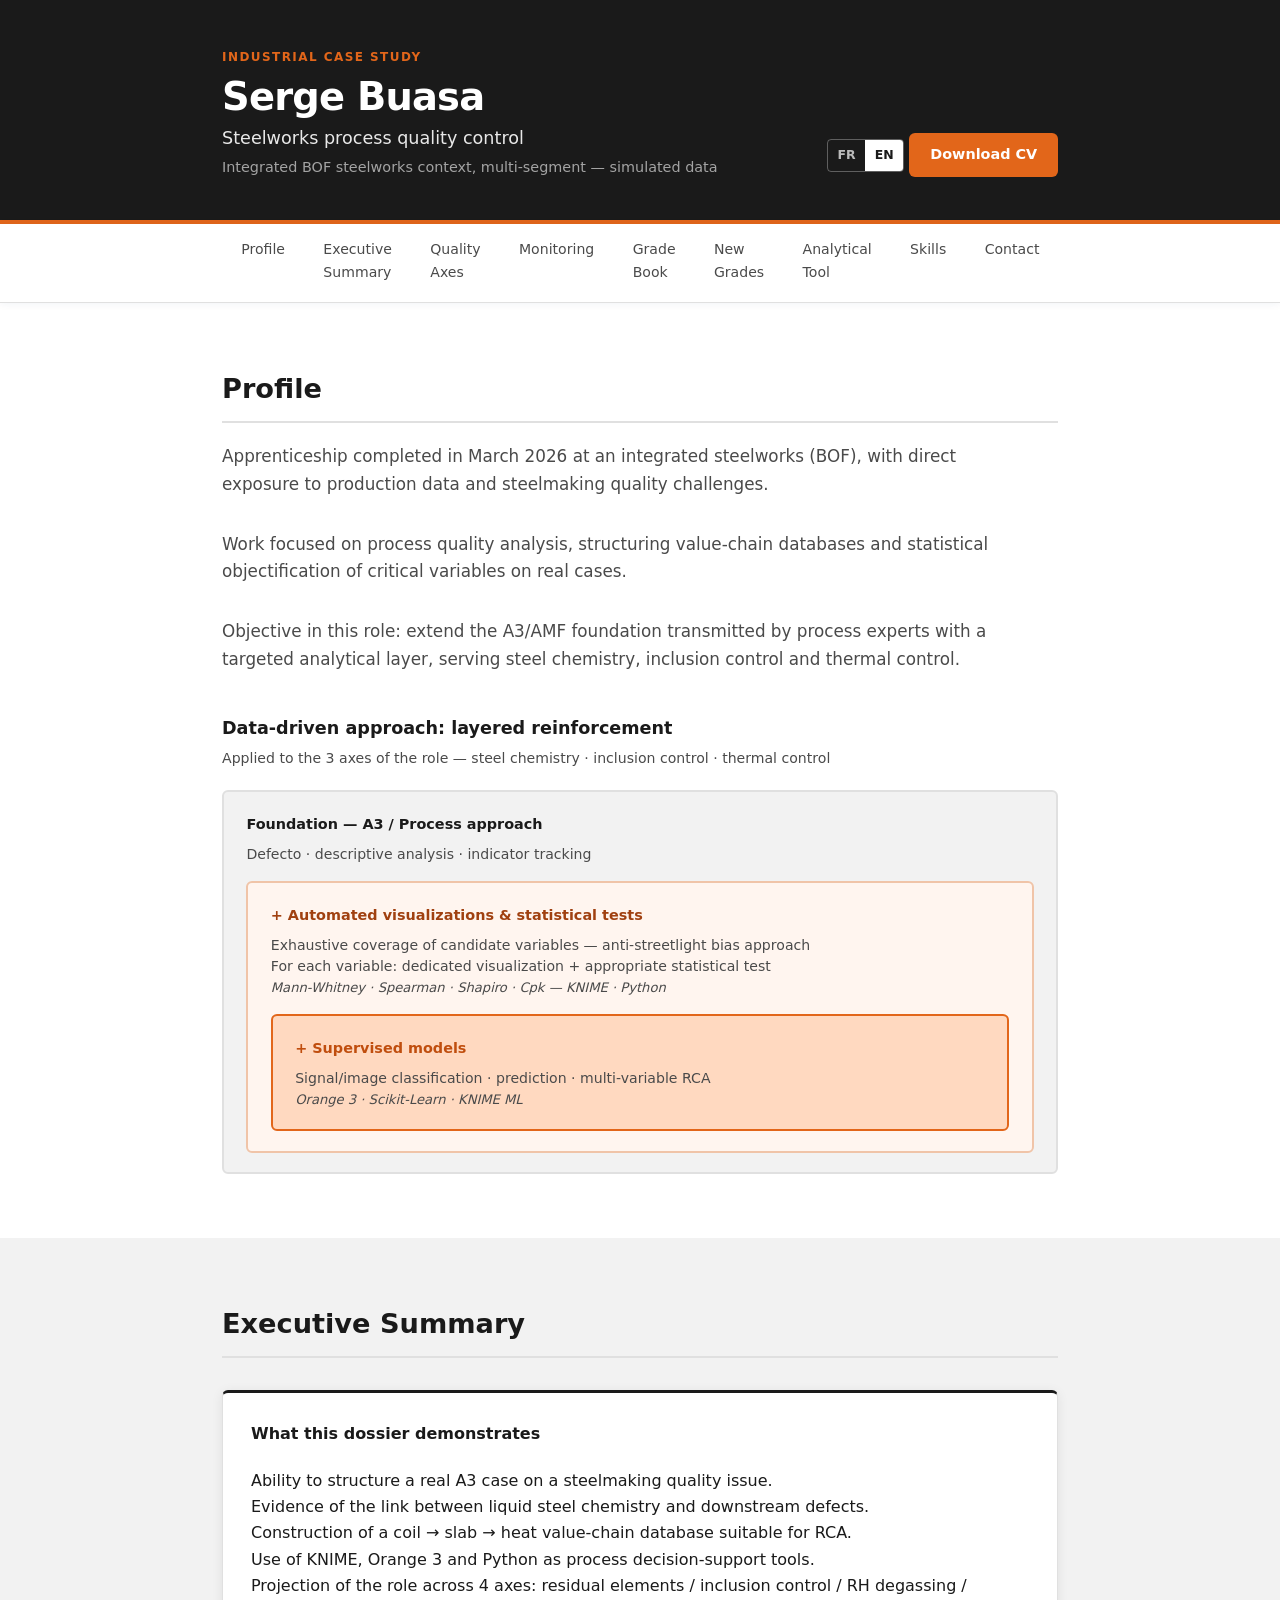
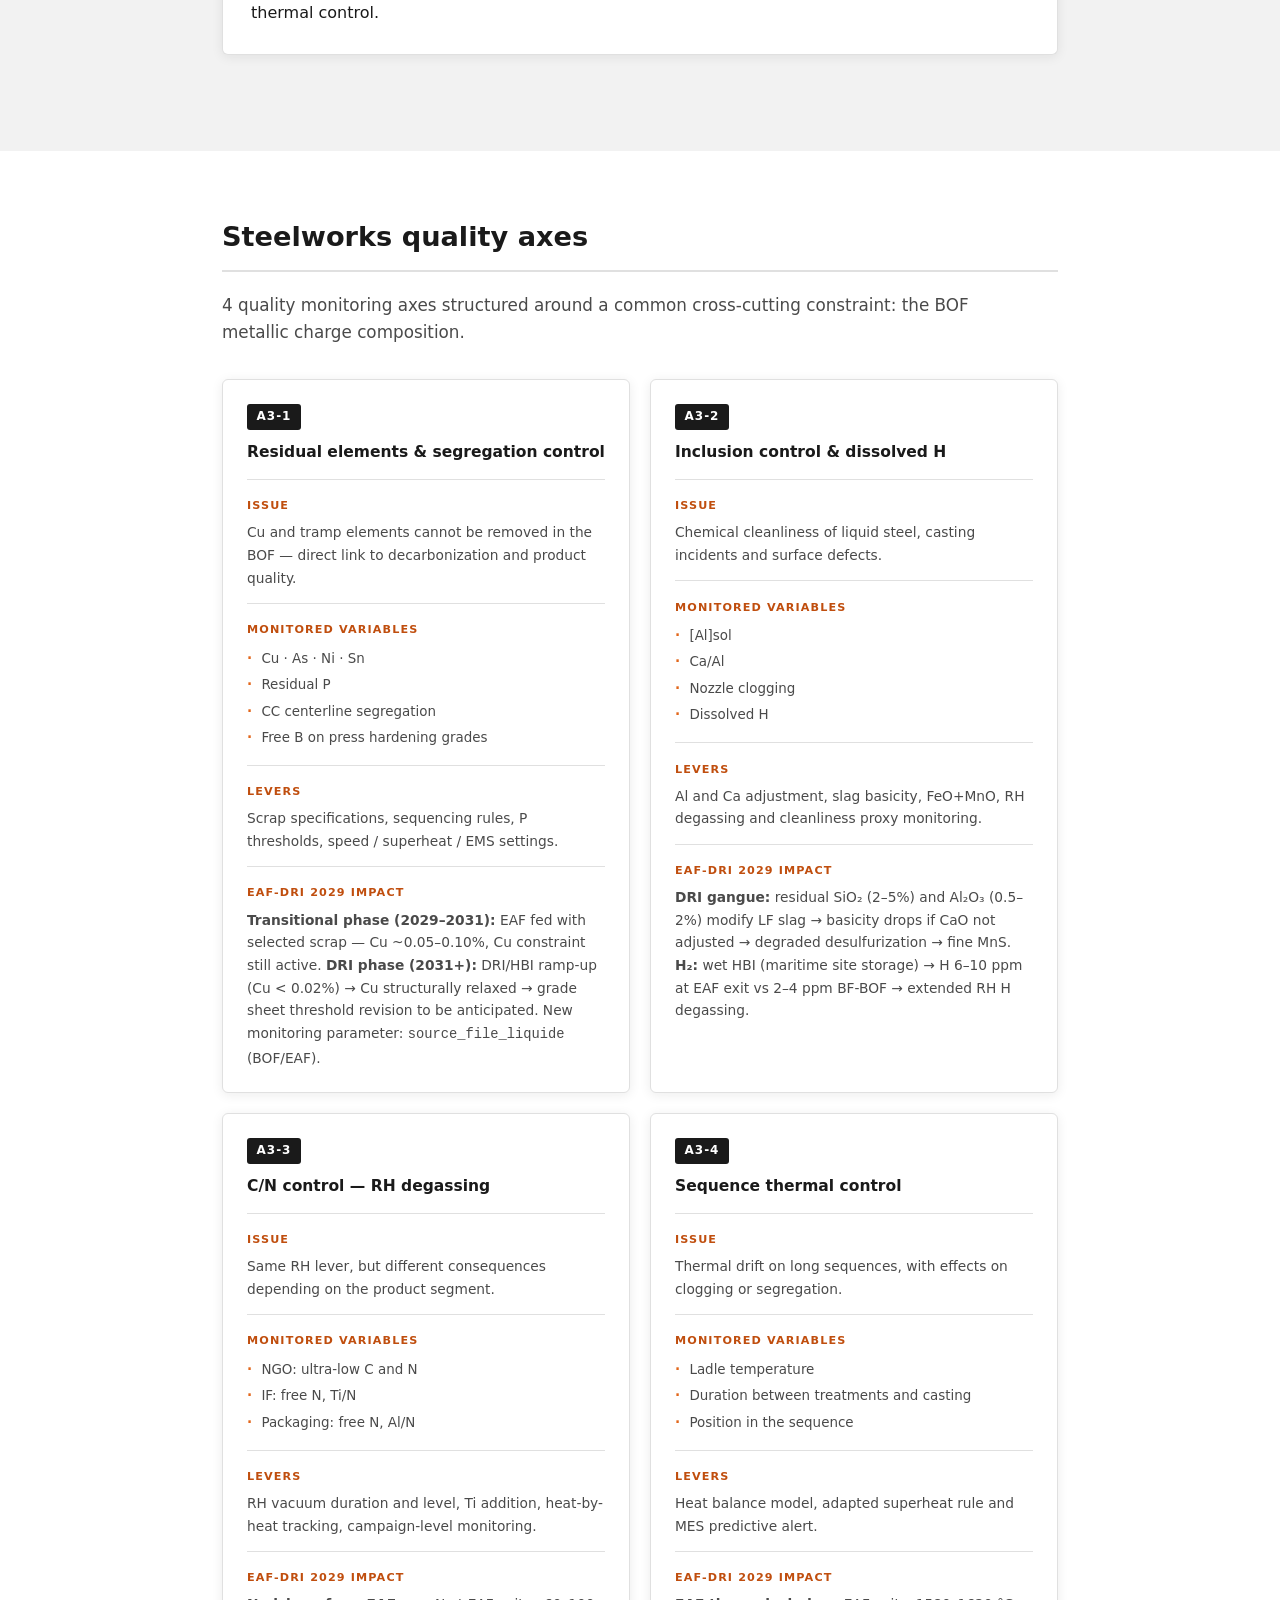
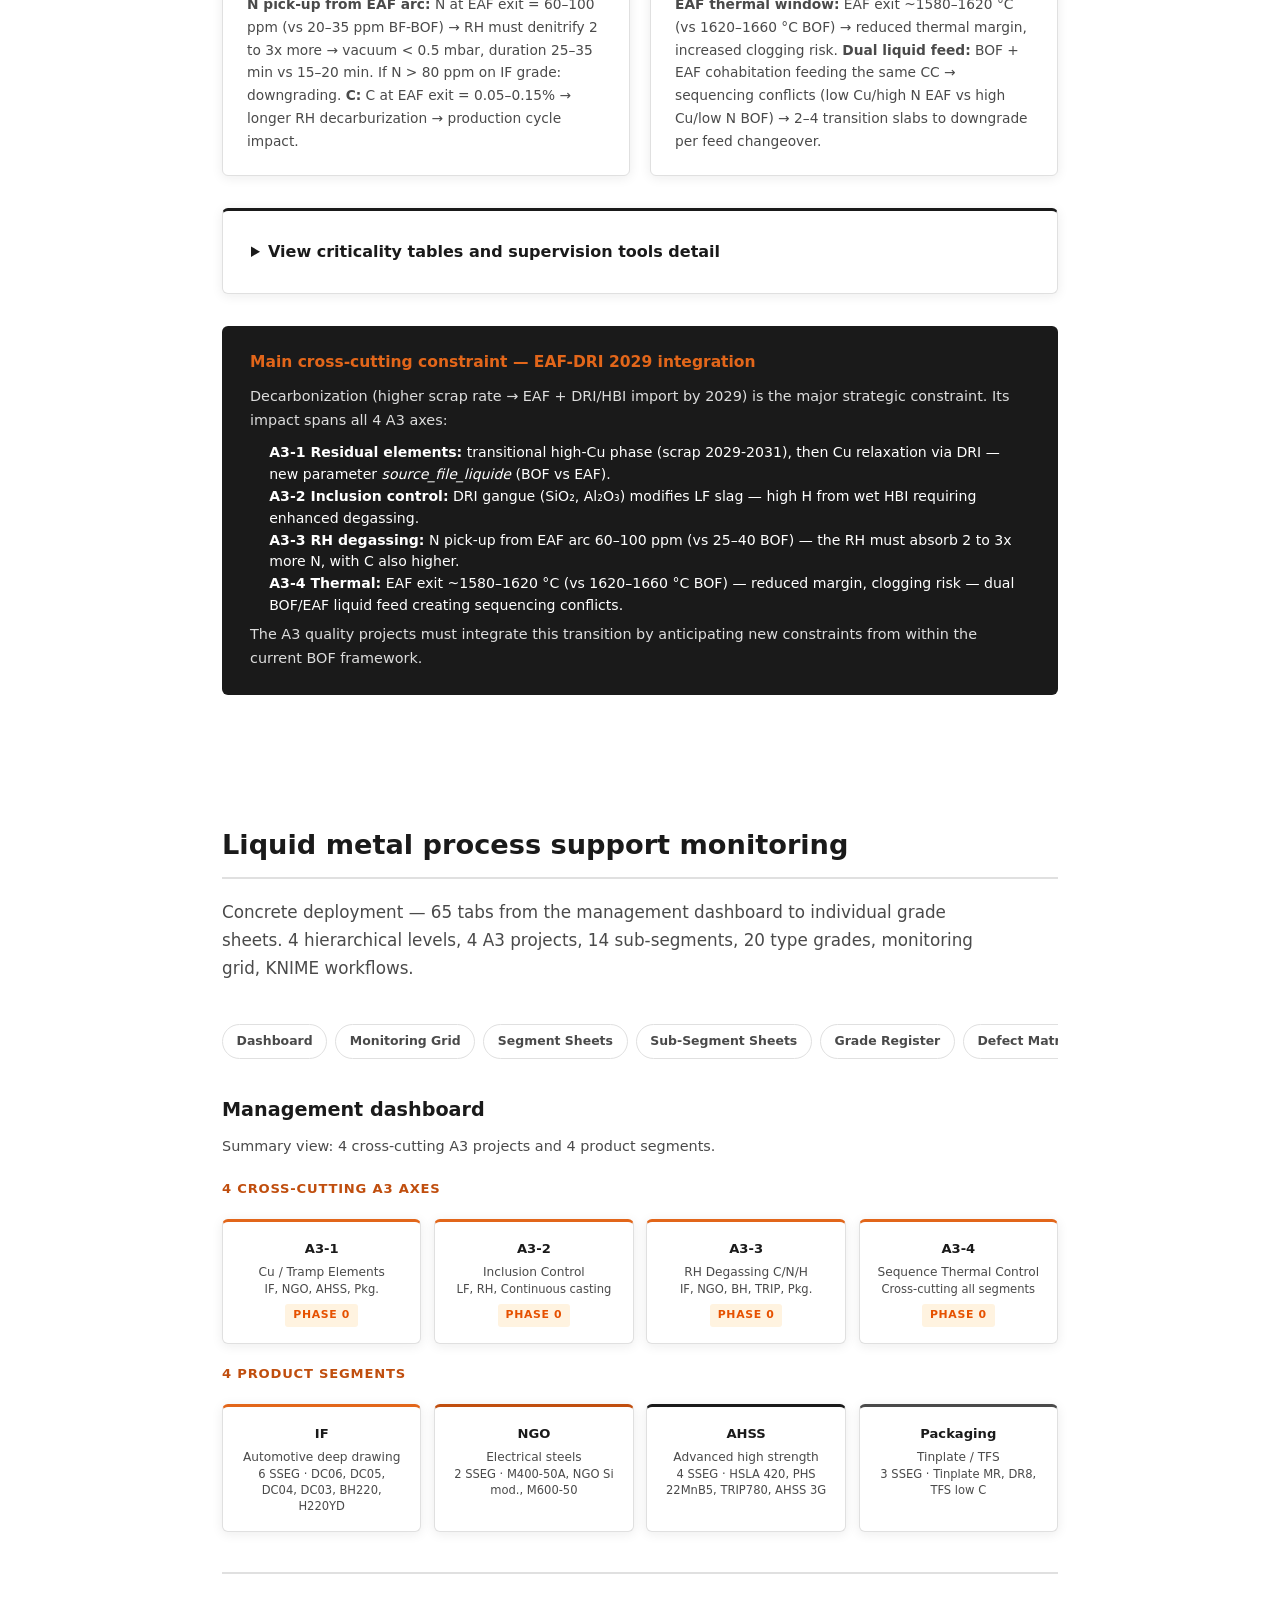
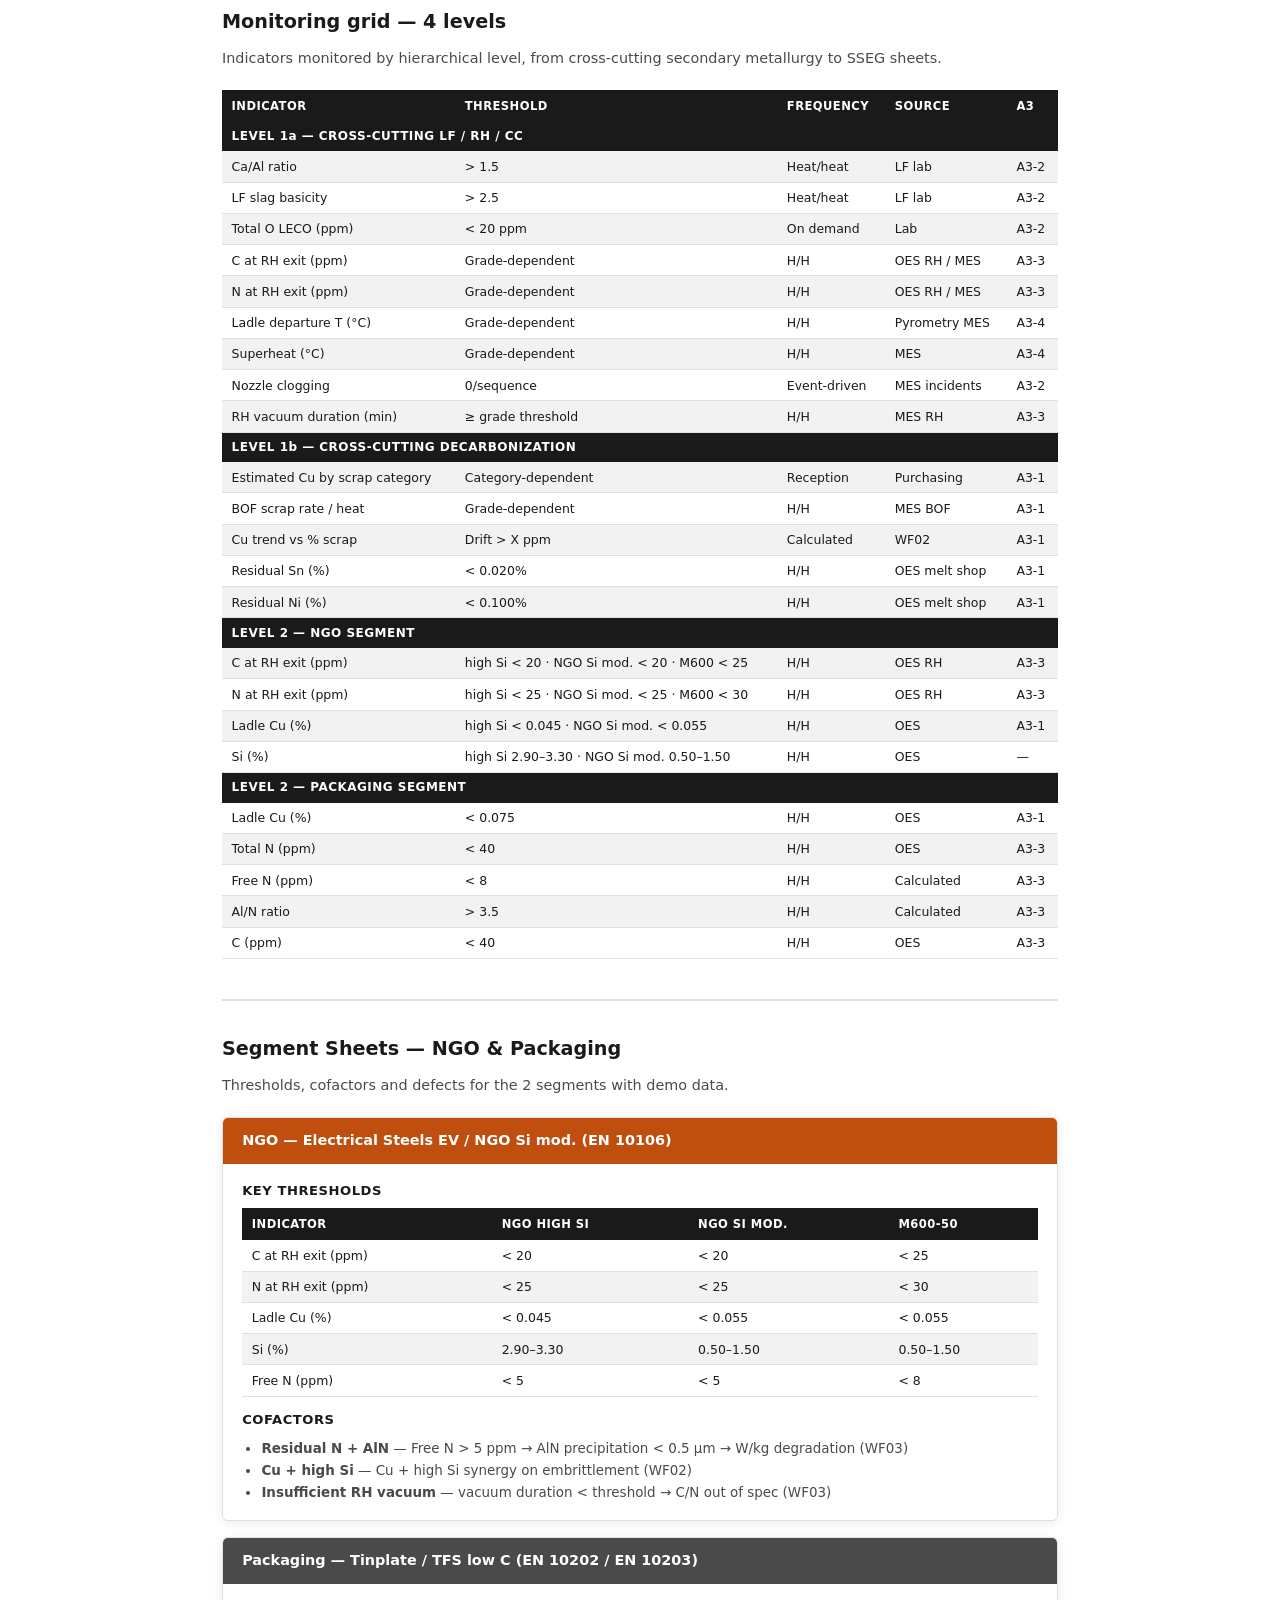
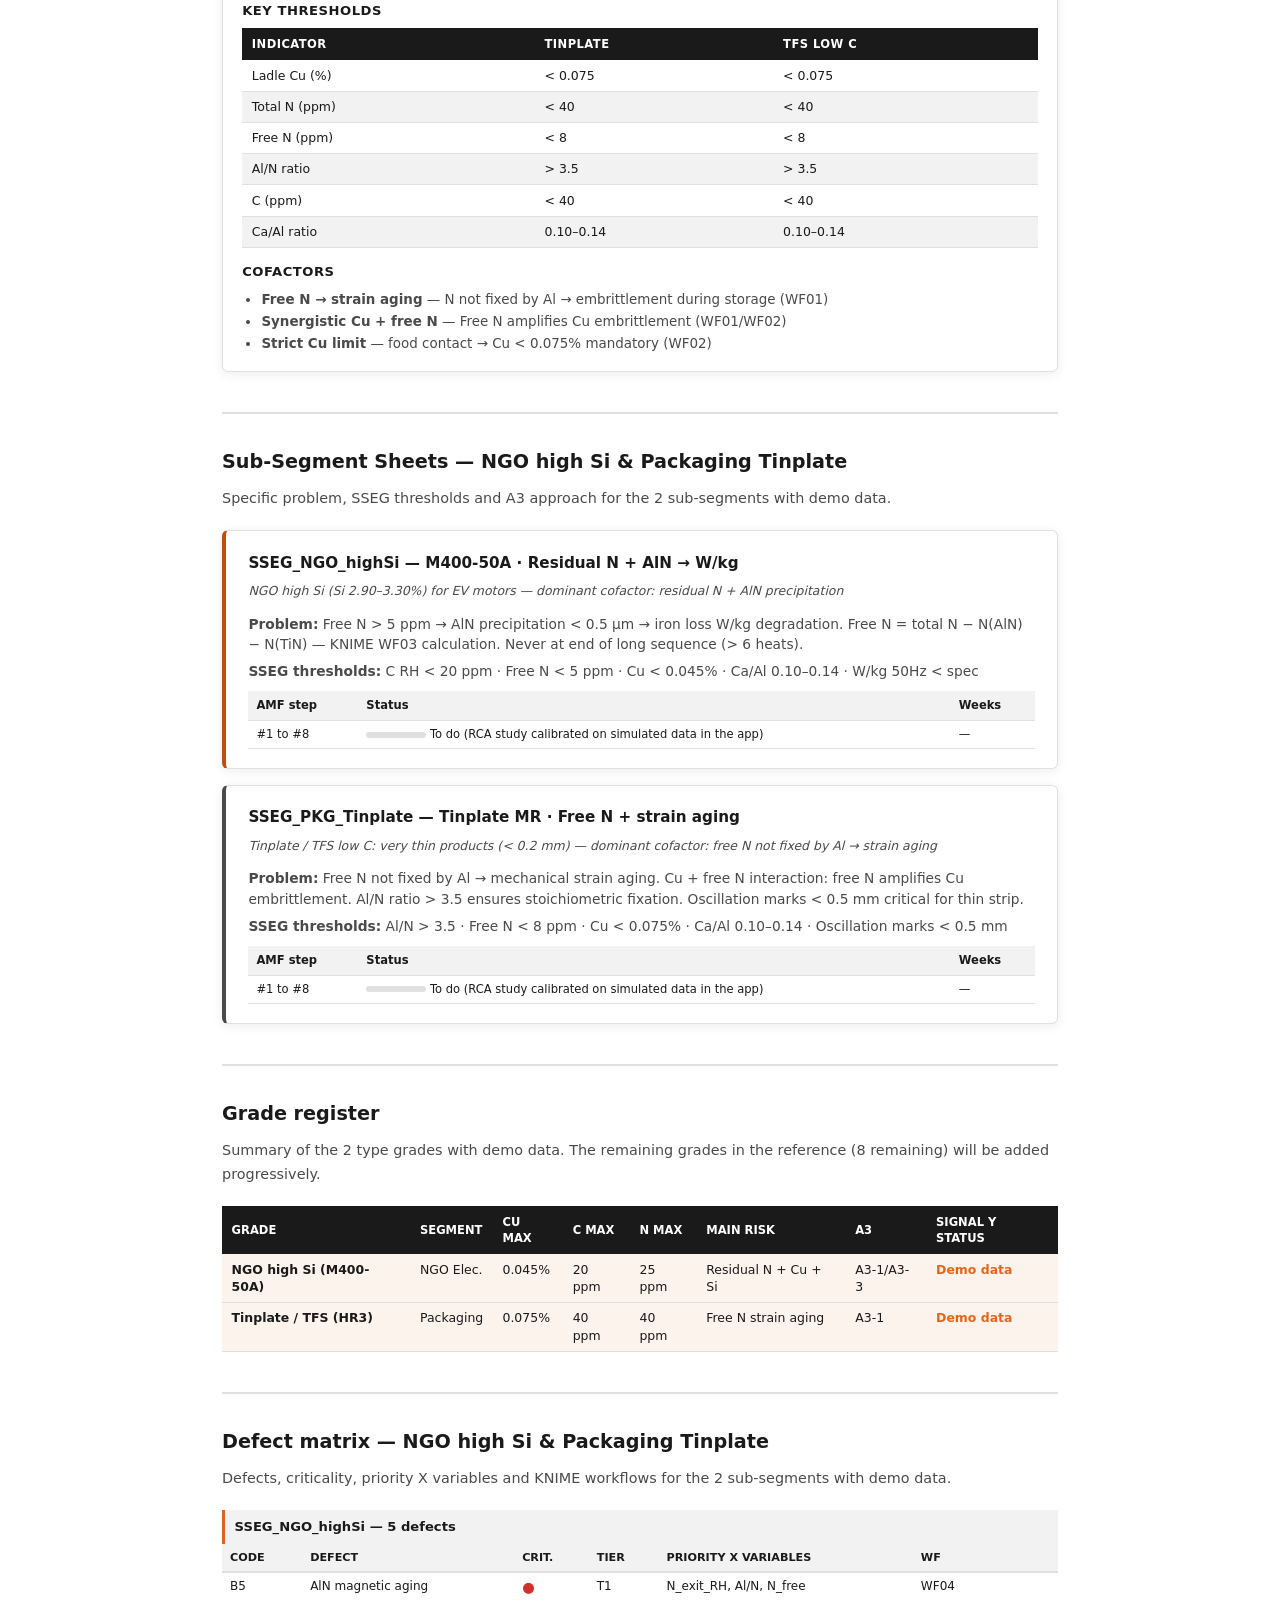
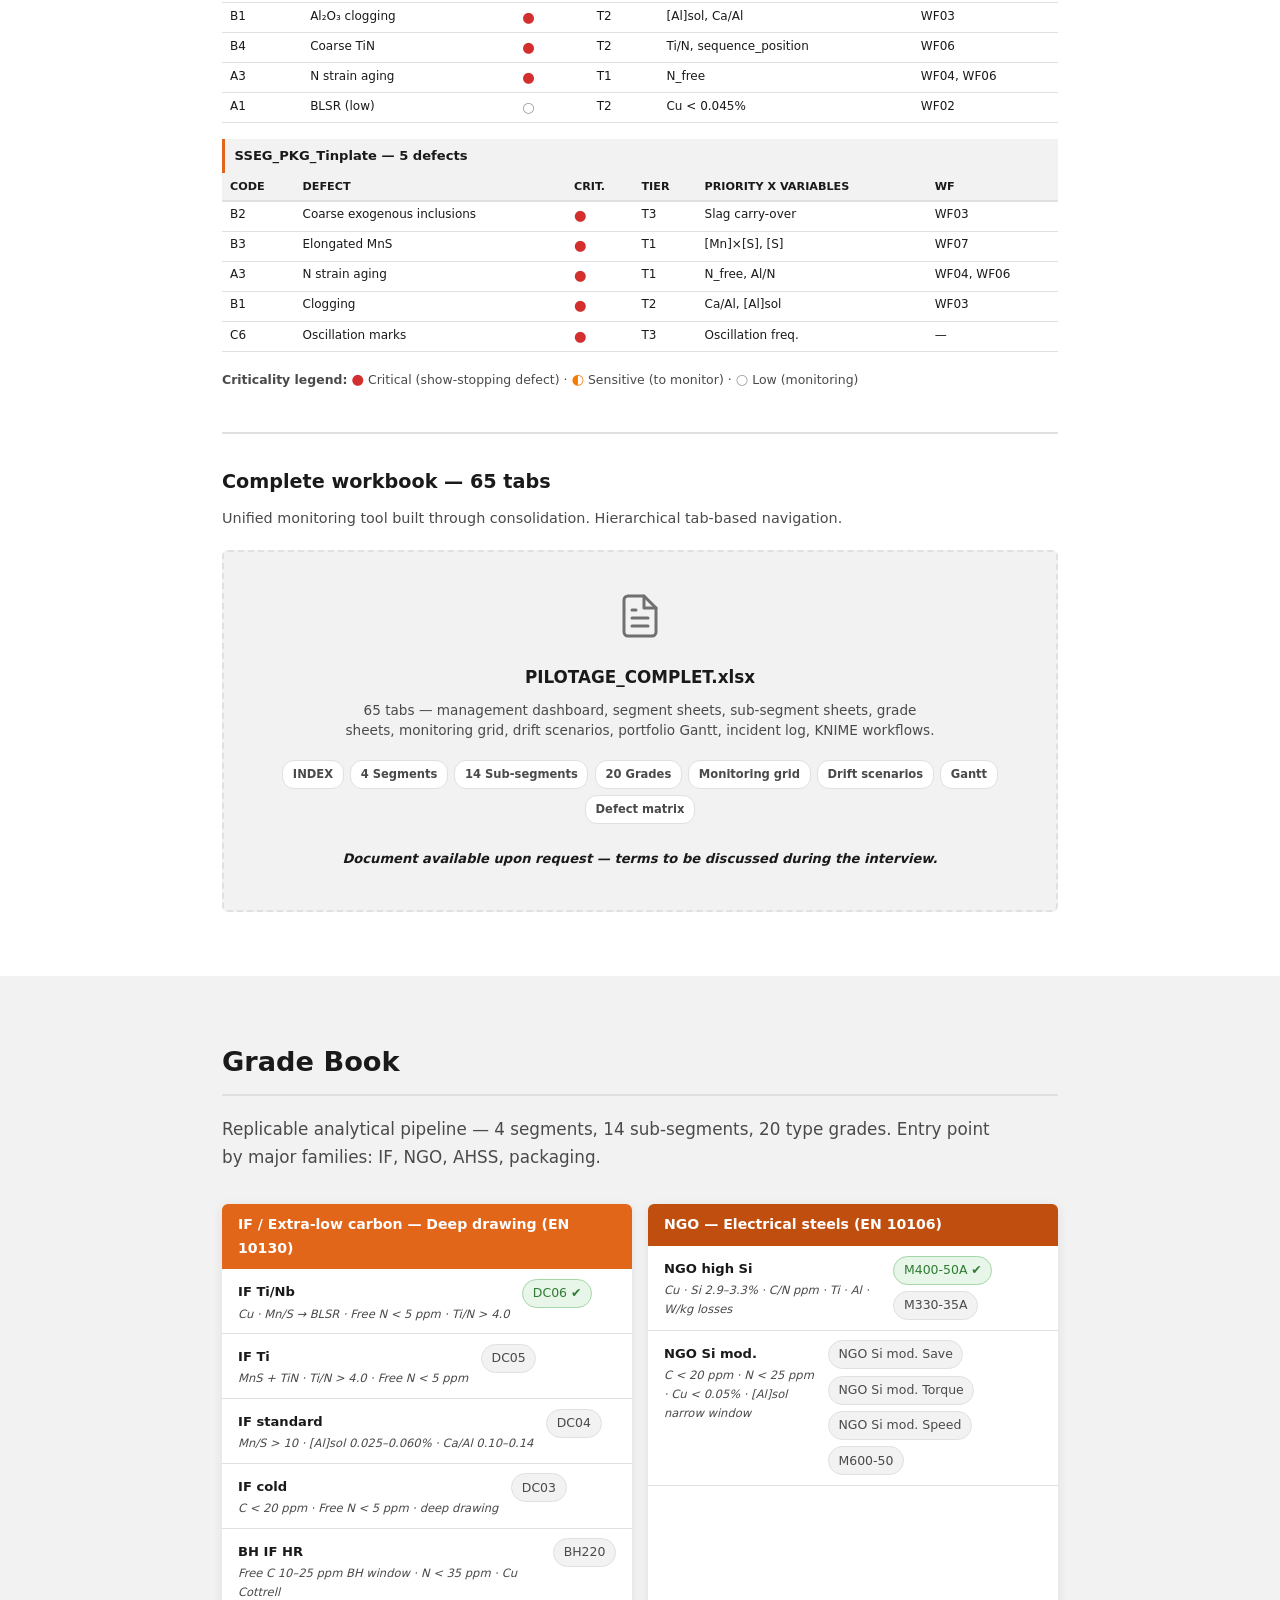
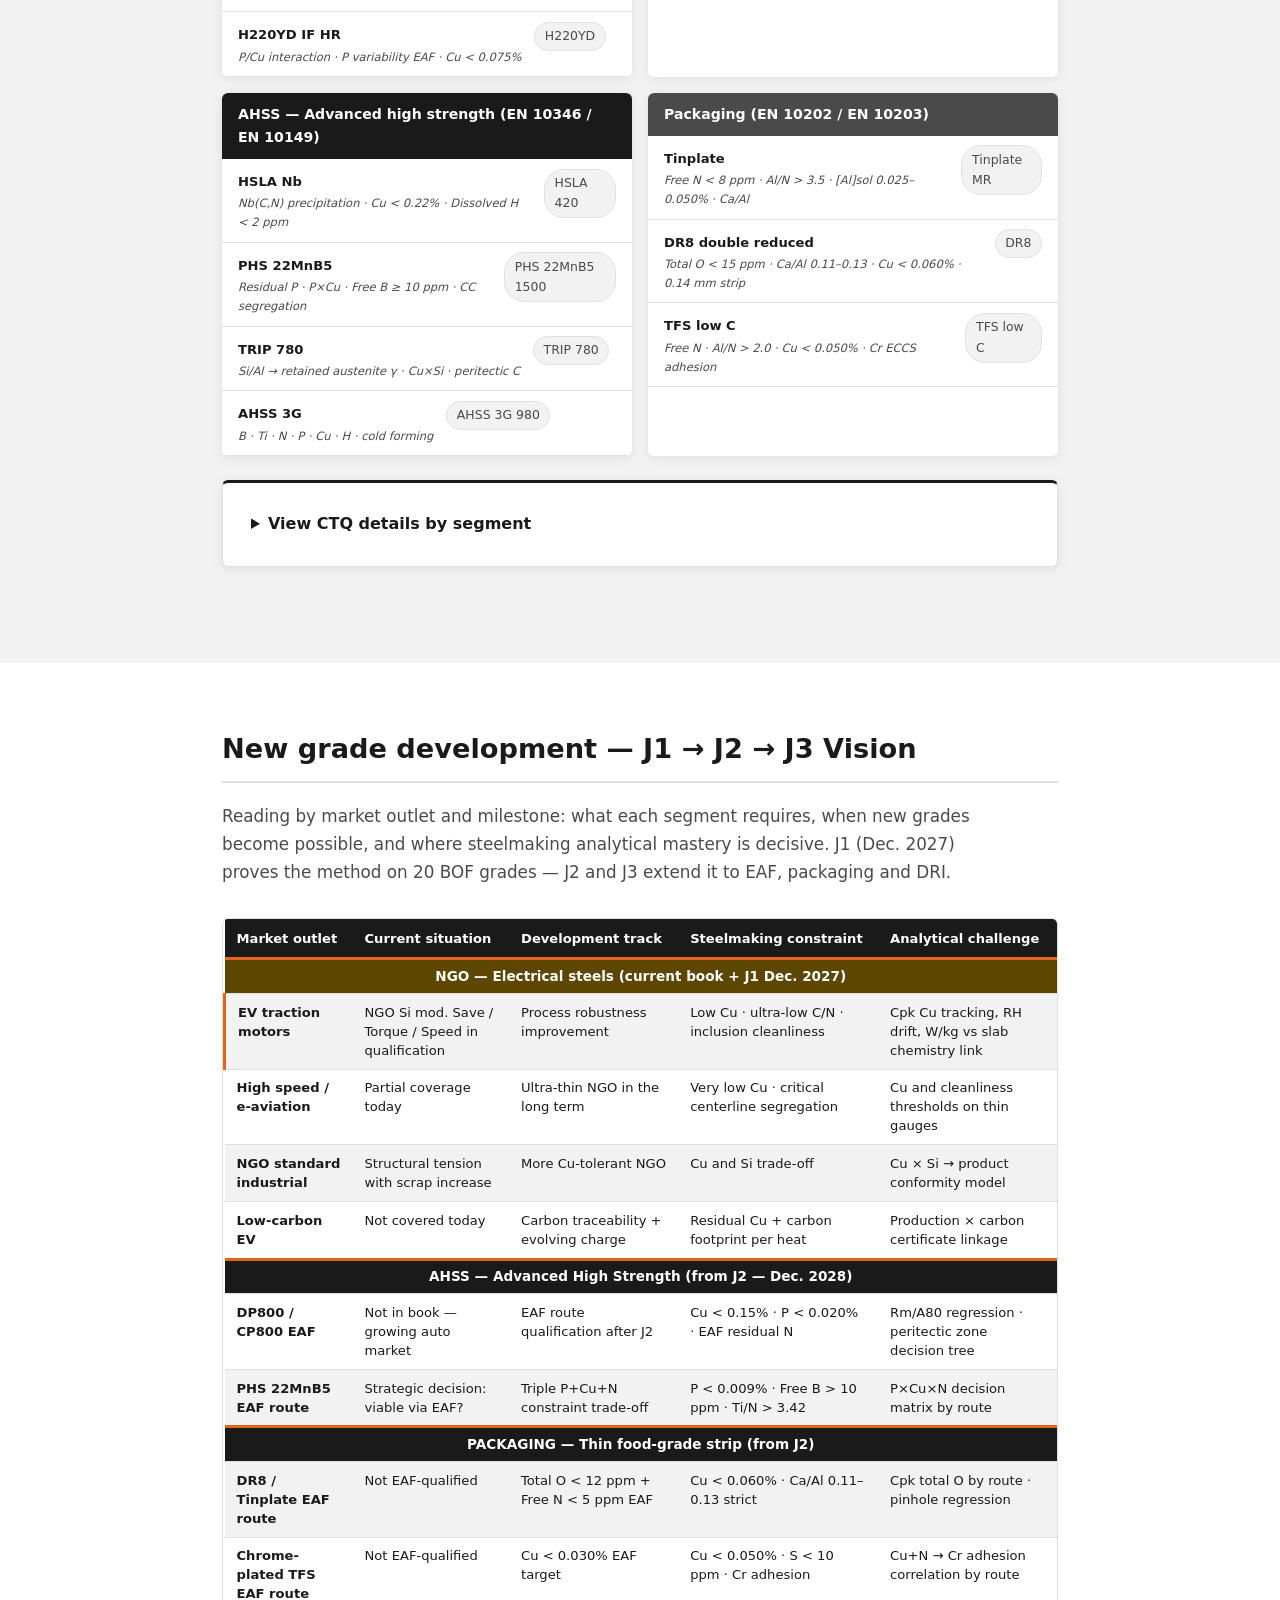
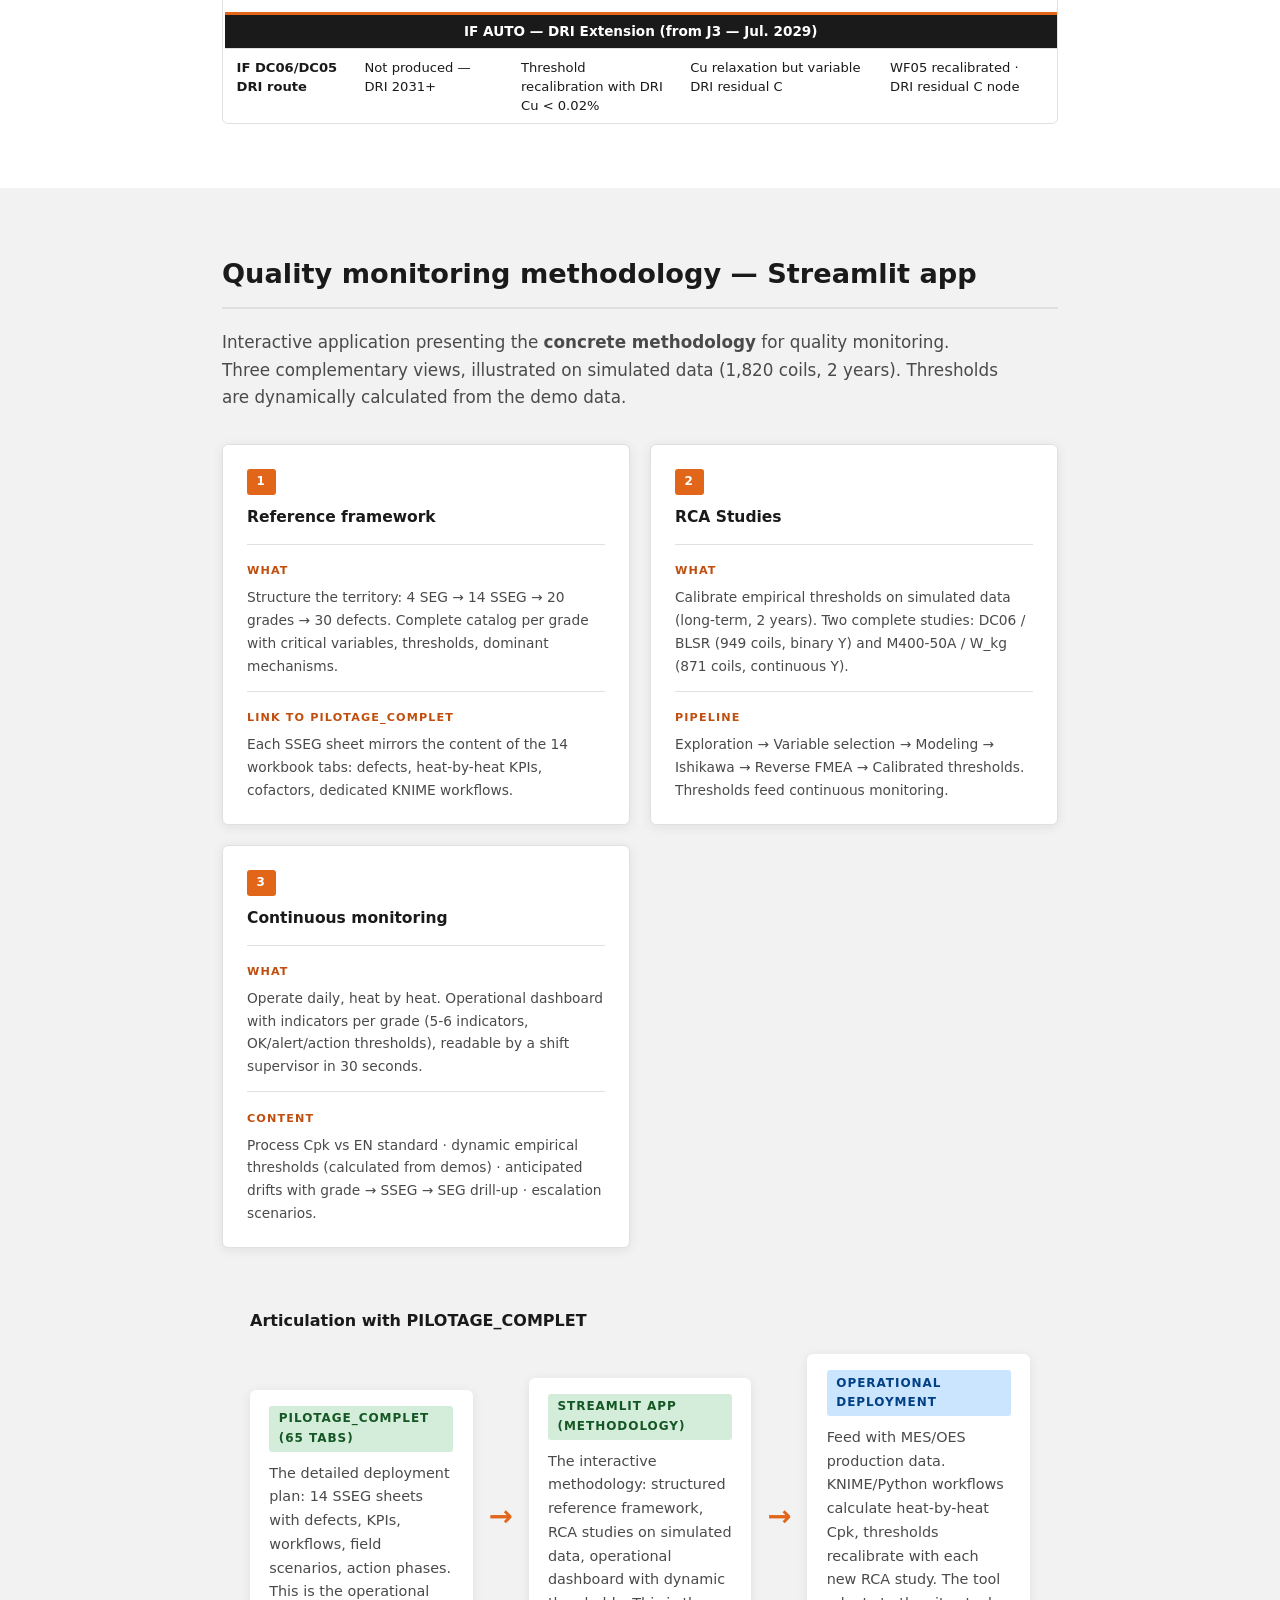
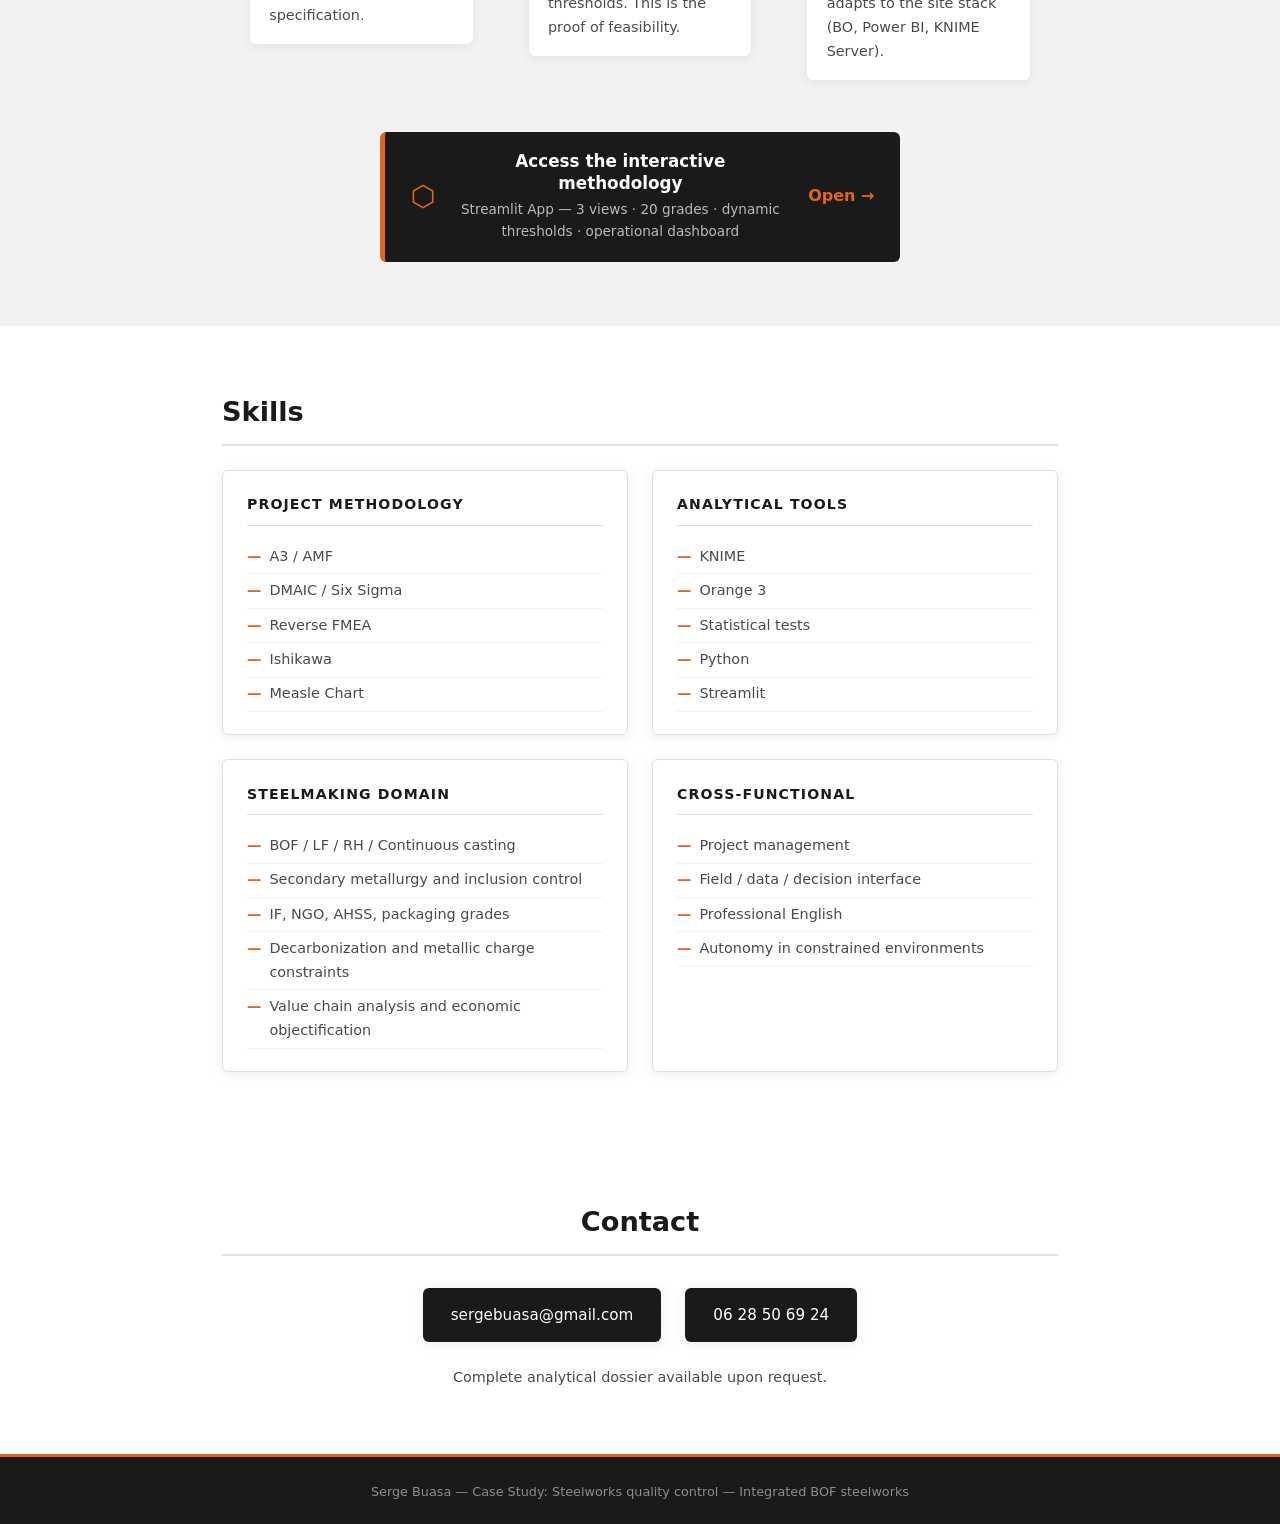
==== en.html @ ddee3402 "mise a jour site : neutralisation marques, 65 onglets, switch FR/EN, traduction EN - noms de marque " ====
<!DOCTYPE html>
<html lang="en">
<head>
  <meta charset="UTF-8" />
  <meta name="viewport" content="width=device-width, initial-scale=1.0" />
  <meta name="robots" content="noindex, nofollow" />
  <title>Serge Buasa — Case Study: Steelworks Quality Control</title>
  <link rel="stylesheet" href="styles.css" />
</head>
<body>

  <header>
    <div class="header-inner">
      <div class="header-left">
        <p class="header-tag">Industrial Case Study</p>
        <h1>Serge Buasa</h1>
        <p class="header-subtitle">Steelworks process quality control</p>
        <p class="header-location">Integrated BOF steelworks context, multi-segment — simulated data</p>
      </div>
      <div class="header-right">
        <div class="lang-switch">
          <a href="index.html" class="lang-link">FR</a>
          <span class="lang-active">EN</span>
        </div>
        <a href="cv_serge_buasa.pdf" class="btn-download" download>Download CV</a>
      </div>
    </div>
  </header>

  <nav>
    <ul>
      <li><a href="#profil">Profile</a></li>
      <li><a href="#resume">Executive Summary</a></li>
      <li><a href="#vision">Quality Axes</a></li>
      <li><a href="#pilotage">Monitoring</a></li>
      <li><a href="#carnet">Grade Book</a></li>
      <li><a href="#nouvelles-nuances">New Grades</a></li>
      <li><a href="#outil-analytique">Analytical Tool</a></li>
      <li><a href="#competences">Skills</a></li>
      <li><a href="#contact">Contact</a></li>
    </ul>
  </nav>

  <main>

    <section id="profil">
      <div class="section-inner">
        <h2>Profile</h2>
        <p class="lead">Apprenticeship completed in March 2026 at an integrated steelworks (BOF), with direct exposure to production data and steelmaking quality challenges.</p>
        <p class="lead">Work focused on process quality analysis, structuring value-chain databases and statistical objectification of critical variables on real cases.</p>
        <p class="lead">Objective in this role: extend the A3/AMF foundation transmitted by process experts with a targeted analytical layer, serving steel chemistry, inclusion control and thermal control.</p>

        <div class="imbrication-wrapper">
          <h3 class="imbrication-title">Data-driven approach: layered reinforcement</h3>
          <p class="imbrication-subtitle">Applied to the 3 axes of the role — steel chemistry · inclusion control · thermal control</p>

          <div class="layer layer-socle">
            <div class="layer-header">
              <span class="layer-tag">Foundation — A3 / Process approach</span>
            </div>
            <p class="layer-desc">Defecto · descriptive analysis · indicator tracking</p>

            <div class="layer layer-visu">
              <div class="layer-header">
                <span class="layer-tag layer-tag-2">+ Automated visualizations & statistical tests</span>
              </div>
              <p class="layer-desc">Exhaustive coverage of candidate variables — anti-streetlight bias approach<br>
              For each variable: dedicated visualization + appropriate statistical test<br>
              <span class="layer-tools">Mann-Whitney · Spearman · Shapiro · Cpk — KNIME · Python</span></p>

              <div class="layer layer-ml">
                <div class="layer-header">
                  <span class="layer-tag layer-tag-4">+ Supervised models</span>
                </div>
                <p class="layer-desc">Signal/image classification · prediction · multi-variable RCA<br>
                <span class="layer-tools">Orange 3 · Scikit-Learn · KNIME ML</span></p>
              </div>

            </div>
          </div>
        </div>

      </div>
    </section>

    <section id="resume" class="section-alt">
      <div class="section-inner">
        <h2>Executive Summary</h2>
        <div class="result-box">
          <h3>What this dossier demonstrates</h3>
          <ul>
            <li>Ability to structure a real A3 case on a steelmaking quality issue.</li>
            <li>Evidence of the link between liquid steel chemistry and downstream defects.</li>
            <li>Construction of a coil &rarr; slab &rarr; heat value-chain database suitable for RCA.</li>
            <li>Use of KNIME, Orange 3 and Python as process decision-support tools.</li>
            <li>Projection of the role across 4 axes: residual elements / inclusion control / RH degassing / thermal control.</li>
          </ul>
        </div>
      </div>
    </section>

    <!-- Section cas-etude supprimee — copie confidentielle dans candidature_arcelormittal/cas_etude_blsr_section_confidentielle.html -->
    <!-- FIN CAS-ETUDE SUPPRIME -->

    <section id="vision">
      <div class="section-inner">
        <h2>Steelworks quality axes</h2>
        <p class="lead">4 quality monitoring axes structured around a common cross-cutting constraint: the BOF metallic charge composition.</p>

        <div class="axes-grid">
          <div class="axe-card">
            <div class="axe-num">A3-1</div>
            <h3>Residual elements &amp; segregation control</h3>
            <div class="axe-section">
              <span class="axe-label">Issue</span>
              <p>Cu and tramp elements cannot be removed in the BOF — direct link to decarbonization and product quality.</p>
            </div>
            <div class="axe-section">
              <span class="axe-label">Monitored variables</span>
              <ul class="axe-vars">
                <li>Cu · As · Ni · Sn</li>
                <li>Residual P</li>
                <li>CC centerline segregation</li>
                <li>Free B on press hardening grades</li>
              </ul>
            </div>
            <div class="axe-section">
              <span class="axe-label">Levers</span>
              <p>Scrap specifications, sequencing rules, P thresholds, speed / superheat / EMS settings.</p>
            </div>
            <div class="axe-section">
              <span class="axe-label">EAF-DRI 2029 impact</span>
              <p><strong>Transitional phase (2029–2031):</strong> EAF fed with selected scrap — Cu ~0.05–0.10%, Cu constraint still active. <strong>DRI phase (2031+):</strong> DRI/HBI ramp-up (Cu &lt; 0.02%) &rarr; Cu structurally relaxed &rarr; grade sheet threshold revision to be anticipated. New monitoring parameter: <code>source_file_liquide</code> (BOF/EAF).</p>
            </div>
          </div>

          <div class="axe-card">
            <div class="axe-num">A3-2</div>
            <h3>Inclusion control &amp; dissolved H</h3>
            <div class="axe-section">
              <span class="axe-label">Issue</span>
              <p>Chemical cleanliness of liquid steel, casting incidents and surface defects.</p>
            </div>
            <div class="axe-section">
              <span class="axe-label">Monitored variables</span>
              <ul class="axe-vars">
                <li>[Al]sol</li>
                <li>Ca/Al</li>
                <li>Nozzle clogging</li>
                <li>Dissolved H</li>
              </ul>
            </div>
            <div class="axe-section">
              <span class="axe-label">Levers</span>
              <p>Al and Ca adjustment, slag basicity, FeO+MnO, RH degassing and cleanliness proxy monitoring.</p>
            </div>
            <div class="axe-section">
              <span class="axe-label">EAF-DRI 2029 impact</span>
              <p><strong>DRI gangue:</strong> residual SiO&#8322; (2–5%) and Al&#8322;O&#8323; (0.5–2%) modify LF slag &rarr; basicity drops if CaO not adjusted &rarr; degraded desulfurization &rarr; fine MnS. <strong>H&#8322;:</strong> wet HBI (maritime site storage) &rarr; H 6–10 ppm at EAF exit vs 2–4 ppm BF-BOF &rarr; extended RH H degassing.</p>
            </div>
          </div>

          <div class="axe-card">
            <div class="axe-num">A3-3</div>
            <h3>C/N control — RH degassing</h3>
            <div class="axe-section">
              <span class="axe-label">Issue</span>
              <p>Same RH lever, but different consequences depending on the product segment.</p>
            </div>
            <div class="axe-section">
              <span class="axe-label">Monitored variables</span>
              <ul class="axe-vars">
                <li>NGO: ultra-low C and N</li>
                <li>IF: free N, Ti/N</li>
                <li>Packaging: free N, Al/N</li>
              </ul>
            </div>
            <div class="axe-section">
              <span class="axe-label">Levers</span>
              <p>RH vacuum duration and level, Ti addition, heat-by-heat tracking, campaign-level monitoring.</p>
            </div>
            <div class="axe-section">
              <span class="axe-label">EAF-DRI 2029 impact</span>
              <p><strong>N pick-up from EAF arc:</strong> N at EAF exit = 60–100 ppm (vs 20–35 ppm BF-BOF) &rarr; RH must denitrify 2 to 3x more &rarr; vacuum &lt; 0.5 mbar, duration 25–35 min vs 15–20 min. If N &gt; 80 ppm on IF grade: downgrading. <strong>C:</strong> C at EAF exit = 0.05–0.15% &rarr; longer RH decarburization &rarr; production cycle impact.</p>
            </div>
          </div>

          <div class="axe-card">
            <div class="axe-num">A3-4</div>
            <h3>Sequence thermal control</h3>
            <div class="axe-section">
              <span class="axe-label">Issue</span>
              <p>Thermal drift on long sequences, with effects on clogging or segregation.</p>
            </div>
            <div class="axe-section">
              <span class="axe-label">Monitored variables</span>
              <ul class="axe-vars">
                <li>Ladle temperature</li>
                <li>Duration between treatments and casting</li>
                <li>Position in the sequence</li>
              </ul>
            </div>
            <div class="axe-section">
              <span class="axe-label">Levers</span>
              <p>Heat balance model, adapted superheat rule and MES predictive alert.</p>
            </div>
            <div class="axe-section">
              <span class="axe-label">EAF-DRI 2029 impact</span>
              <p><strong>EAF thermal window:</strong> EAF exit ~1580–1620 °C (vs 1620–1660 °C BOF) &rarr; reduced thermal margin, increased clogging risk. <strong>Dual liquid feed:</strong> BOF + EAF cohabitation feeding the same CC &rarr; sequencing conflicts (low Cu/high N EAF vs high Cu/low N BOF) &rarr; 2–4 transition slabs to downgrade per feed changeover.</p>
            </div>
          </div>
        </div>

        <details class="result-box" style="margin-top:1.5rem;">
          <summary><strong>View criticality tables and supervision tools detail</strong></summary>
          <div style="margin-top:1rem;">
            <p>Detailed tables by segment and KNIME/Python workflows can be provided as a technical appendix or presented during the interview.</p>
            <ul>
              <li>Criticalities by segment: IF, NGO, AHSS, Packaging</li>
              <li>Supervision workflows: residual elements, inclusion, RH, thermal</li>
              <li>Per-heat alerts and Rule Engine logic by grade</li>
            </ul>
          </div>
        </details>

        <div class="contrainte-box">
          <h3>Main cross-cutting constraint — EAF-DRI 2029 integration</h3>
          <p>Decarbonization (higher scrap rate &rarr; EAF + DRI/HBI import by 2029) is the major strategic constraint. Its impact spans all 4 A3 axes:</p>
          <ul style="margin:0.6rem 0 0.4rem 1.2rem; font-size:0.88rem; line-height:1.55;">
            <li><strong>A3-1 Residual elements:</strong> transitional high-Cu phase (scrap 2029-2031), then Cu relaxation via DRI — new parameter <em>source_file_liquide</em> (BOF vs EAF).</li>
            <li><strong>A3-2 Inclusion control:</strong> DRI gangue (SiO&#8322;, Al&#8322;O&#8323;) modifies LF slag — high H from wet HBI requiring enhanced degassing.</li>
            <li><strong>A3-3 RH degassing:</strong> N pick-up from EAF arc 60–100 ppm (vs 25–40 BOF) — the RH must absorb 2 to 3x more N, with C also higher.</li>
            <li><strong>A3-4 Thermal:</strong> EAF exit ~1580–1620 °C (vs 1620–1660 °C BOF) — reduced margin, clogging risk — dual BOF/EAF liquid feed creating sequencing conflicts.</li>
          </ul>
          <p style="margin-top:0.4rem;">The A3 quality projects must integrate this transition by anticipating new constraints from within the current BOF framework.</p>
        </div>
      </div>
    </section>

    <section id="pilotage">
      <div class="section-inner">
        <h2>Liquid metal process support monitoring</h2>
        <p class="lead">Concrete deployment — 65 tabs from the management dashboard to individual grade sheets. 4 hierarchical levels, 4 A3 projects, 14 sub-segments, 20 type grades, monitoring grid, KNIME workflows.</p>

        <div class="pilot-nav">
          <a href="#pilot-dashboard">Dashboard</a>
          <a href="#pilot-grille">Monitoring Grid</a>
          <a href="#pilot-segments">Segment Sheets</a>
          <a href="#pilot-sseg">Sub-Segment Sheets</a>
          <a href="#pilot-registre">Grade Register</a>
          <a href="#pilot-defauts">Defect Matrix</a>
          <a href="#pilot-classeur">Complete Workbook</a>
        </div>

        <!-- ═══ DASHBOARD ═══ -->
        <div id="pilot-dashboard" class="pilot-subsection" style="border-top:none; padding-top:0; margin-top:1.5rem;">
          <h3>Management dashboard</h3>
          <p>Summary view: 4 cross-cutting A3 projects and 4 product segments.</p>

          <h4 style="font-size:0.82rem; font-weight:700; color:var(--accent-dark); text-transform:uppercase; letter-spacing:0.06em; margin-bottom:0.6rem;">4 cross-cutting A3 axes</h4>
          <div class="dash-grid">
            <div class="dash-tile">
              <h4>A3-1</h4>
              <p>Cu / Tramp Elements</p>
              <p style="font-size:0.72rem;">IF, NGO, AHSS, Pkg.</p>
              <span class="dash-status status-phase0">Phase 0</span>
            </div>
            <div class="dash-tile">
              <h4>A3-2</h4>
              <p>Inclusion Control</p>
              <p style="font-size:0.72rem;">LF, RH, Continuous casting</p>
              <span class="dash-status status-phase0">Phase 0</span>
            </div>
            <div class="dash-tile">
              <h4>A3-3</h4>
              <p>RH Degassing C/N/H</p>
              <p style="font-size:0.72rem;">IF, NGO, BH, TRIP, Pkg.</p>
              <span class="dash-status status-phase0">Phase 0</span>
            </div>
            <div class="dash-tile">
              <h4>A3-4</h4>
              <p>Sequence Thermal Control</p>
              <p style="font-size:0.72rem;">Cross-cutting all segments</p>
              <span class="dash-status status-phase0">Phase 0</span>
            </div>
          </div>

          <h4 style="font-size:0.82rem; font-weight:700; color:var(--accent-dark); text-transform:uppercase; letter-spacing:0.06em; margin:1.2rem 0 0.6rem;">4 product segments</h4>
          <div class="dash-grid">
            <div class="dash-tile" style="border-top-color:#E2661A;">
              <h4>IF</h4>
              <p>Automotive deep drawing</p>
              <p style="font-size:0.72rem;">6 SSEG · DC06, DC05, DC04, DC03, BH220, H220YD</p>
            </div>
            <div class="dash-tile" style="border-top-color:#C04E0E;">
              <h4>NGO</h4>
              <p>Electrical steels</p>
              <p style="font-size:0.72rem;">2 SSEG · M400-50A, NGO Si mod., M600-50</p>
            </div>
            <div class="dash-tile" style="border-top-color:#1A1A1A;">
              <h4>AHSS</h4>
              <p>Advanced high strength</p>
              <p style="font-size:0.72rem;">4 SSEG · HSLA 420, PHS 22MnB5, TRIP780, AHSS 3G</p>
            </div>
            <div class="dash-tile" style="border-top-color:#4A4A4A;">
              <h4>Packaging</h4>
              <p>Tinplate / TFS</p>
              <p style="font-size:0.72rem;">3 SSEG · Tinplate MR, DR8, TFS low C</p>
            </div>
          </div>
        </div>

        <!-- ═══ GRILLE DE PILOTAGE ═══ -->
        <div id="pilot-grille" class="pilot-subsection">
          <h3>Monitoring grid — 4 levels</h3>
          <p>Indicators monitored by hierarchical level, from cross-cutting secondary metallurgy to SSEG sheets.</p>

          <div style="overflow-x:auto;">
            <table class="grille-table">
              <thead>
                <tr><th>Indicator</th><th>Threshold</th><th>Frequency</th><th>Source</th><th>A3</th></tr>
              </thead>
              <tbody>
                <tr class="grille-niveau"><td colspan="5">LEVEL 1a — CROSS-CUTTING LF / RH / CC</td></tr>
                <tr><td>Ca/Al ratio</td><td>&gt; 1.5</td><td>Heat/heat</td><td>LF lab</td><td>A3-2</td></tr>
                <tr><td>LF slag basicity</td><td>&gt; 2.5</td><td>Heat/heat</td><td>LF lab</td><td>A3-2</td></tr>
                <tr><td>Total O LECO (ppm)</td><td>&lt; 20 ppm</td><td>On demand</td><td>Lab</td><td>A3-2</td></tr>
                <tr><td>C at RH exit (ppm)</td><td>Grade-dependent</td><td>H/H</td><td>OES RH / MES</td><td>A3-3</td></tr>
                <tr><td>N at RH exit (ppm)</td><td>Grade-dependent</td><td>H/H</td><td>OES RH / MES</td><td>A3-3</td></tr>
                <tr><td>Ladle departure T (°C)</td><td>Grade-dependent</td><td>H/H</td><td>Pyrometry MES</td><td>A3-4</td></tr>
                <tr><td>Superheat (°C)</td><td>Grade-dependent</td><td>H/H</td><td>MES</td><td>A3-4</td></tr>
                <tr><td>Nozzle clogging</td><td>0/sequence</td><td>Event-driven</td><td>MES incidents</td><td>A3-2</td></tr>
                <tr><td>RH vacuum duration (min)</td><td>&ge; grade threshold</td><td>H/H</td><td>MES RH</td><td>A3-3</td></tr>

                <tr class="grille-niveau"><td colspan="5">LEVEL 1b — CROSS-CUTTING DECARBONIZATION</td></tr>
                <tr><td>Estimated Cu by scrap category</td><td>Category-dependent</td><td>Reception</td><td>Purchasing</td><td>A3-1</td></tr>
                <tr><td>BOF scrap rate / heat</td><td>Grade-dependent</td><td>H/H</td><td>MES BOF</td><td>A3-1</td></tr>
                <tr><td>Cu trend vs % scrap</td><td>Drift &gt; X ppm</td><td>Calculated</td><td>WF02</td><td>A3-1</td></tr>
                <tr><td>Residual Sn (%)</td><td>&lt; 0.020%</td><td>H/H</td><td>OES melt shop</td><td>A3-1</td></tr>
                <tr><td>Residual Ni (%)</td><td>&lt; 0.100%</td><td>H/H</td><td>OES melt shop</td><td>A3-1</td></tr>

                <tr class="grille-niveau"><td colspan="5">LEVEL 2 — NGO SEGMENT</td></tr>
                <tr><td>C at RH exit (ppm)</td><td>high Si &lt; 20 · NGO Si mod. &lt; 20 · M600 &lt; 25</td><td>H/H</td><td>OES RH</td><td>A3-3</td></tr>
                <tr><td>N at RH exit (ppm)</td><td>high Si &lt; 25 · NGO Si mod. &lt; 25 · M600 &lt; 30</td><td>H/H</td><td>OES RH</td><td>A3-3</td></tr>
                <tr><td>Ladle Cu (%)</td><td>high Si &lt; 0.045 · NGO Si mod. &lt; 0.055</td><td>H/H</td><td>OES</td><td>A3-1</td></tr>
                <tr><td>Si (%)</td><td>high Si 2.90–3.30 · NGO Si mod. 0.50–1.50</td><td>H/H</td><td>OES</td><td>—</td></tr>

                <tr class="grille-niveau"><td colspan="5">LEVEL 2 — PACKAGING SEGMENT</td></tr>
                <tr><td>Ladle Cu (%)</td><td>&lt; 0.075</td><td>H/H</td><td>OES</td><td>A3-1</td></tr>
                <tr><td>Total N (ppm)</td><td>&lt; 40</td><td>H/H</td><td>OES</td><td>A3-3</td></tr>
                <tr><td>Free N (ppm)</td><td>&lt; 8</td><td>H/H</td><td>Calculated</td><td>A3-3</td></tr>
                <tr><td>Al/N ratio</td><td>&gt; 3.5</td><td>H/H</td><td>Calculated</td><td>A3-3</td></tr>
                <tr><td>C (ppm)</td><td>&lt; 40</td><td>H/H</td><td>OES</td><td>A3-3</td></tr>
              </tbody>
            </table>
          </div>
        </div>

        <!-- ═══ FICHES SEGMENT ═══ -->
        <div id="pilot-segments" class="pilot-subsection">
          <h3>Segment Sheets — NGO &amp; Packaging</h3>
          <p>Thresholds, cofactors and defects for the 2 segments with demo data.</p>

          <div class="seg-fiche">
            <div class="seg-fiche-header seg-ngo">NGO — Electrical Steels EV / NGO Si mod. (EN 10106)</div>
            <div class="seg-fiche-body">
              <h4>Key thresholds</h4>
              <table class="grille-table">
                <thead><tr><th>Indicator</th><th>NGO high Si</th><th>NGO Si mod.</th><th>M600-50</th></tr></thead>
                <tbody>
                  <tr><td>C at RH exit (ppm)</td><td>&lt; 20</td><td>&lt; 20</td><td>&lt; 25</td></tr>
                  <tr><td>N at RH exit (ppm)</td><td>&lt; 25</td><td>&lt; 25</td><td>&lt; 30</td></tr>
                  <tr><td>Ladle Cu (%)</td><td>&lt; 0.045</td><td>&lt; 0.055</td><td>&lt; 0.055</td></tr>
                  <tr><td>Si (%)</td><td>2.90–3.30</td><td>0.50–1.50</td><td>0.50–1.50</td></tr>
                  <tr><td>Free N (ppm)</td><td>&lt; 5</td><td>&lt; 5</td><td>&lt; 8</td></tr>
                </tbody>
              </table>
              <h4>Cofactors</h4>
              <ul style="list-style:disc; margin-left:1.2rem; font-size:0.84rem; color:var(--text-soft);">
                <li><strong>Residual N + AlN</strong> — Free N &gt; 5 ppm &rarr; AlN precipitation &lt; 0.5 &mu;m &rarr; W/kg degradation (WF03)</li>
                <li><strong>Cu + high Si</strong> — Cu + high Si synergy on embrittlement (WF02)</li>
                <li><strong>Insufficient RH vacuum</strong> — vacuum duration &lt; threshold &rarr; C/N out of spec (WF03)</li>
              </ul>
            </div>
          </div>

          <div class="seg-fiche">
            <div class="seg-fiche-header seg-emb">Packaging — Tinplate / TFS low C (EN 10202 / EN 10203)</div>
            <div class="seg-fiche-body">
              <h4>Key thresholds</h4>
              <table class="grille-table">
                <thead><tr><th>Indicator</th><th>Tinplate</th><th>TFS low C</th></tr></thead>
                <tbody>
                  <tr><td>Ladle Cu (%)</td><td>&lt; 0.075</td><td>&lt; 0.075</td></tr>
                  <tr><td>Total N (ppm)</td><td>&lt; 40</td><td>&lt; 40</td></tr>
                  <tr><td>Free N (ppm)</td><td>&lt; 8</td><td>&lt; 8</td></tr>
                  <tr><td>Al/N ratio</td><td>&gt; 3.5</td><td>&gt; 3.5</td></tr>
                  <tr><td>C (ppm)</td><td>&lt; 40</td><td>&lt; 40</td></tr>
                  <tr><td>Ca/Al ratio</td><td>0.10–0.14</td><td>0.10–0.14</td></tr>
                </tbody>
              </table>
              <h4>Cofactors</h4>
              <ul style="list-style:disc; margin-left:1.2rem; font-size:0.84rem; color:var(--text-soft);">
                <li><strong>Free N &rarr; strain aging</strong> — N not fixed by Al &rarr; embrittlement during storage (WF01)</li>
                <li><strong>Synergistic Cu + free N</strong> — Free N amplifies Cu embrittlement (WF01/WF02)</li>
                <li><strong>Strict Cu limit</strong> — food contact &rarr; Cu &lt; 0.075% mandatory (WF02)</li>
              </ul>
            </div>
          </div>
        </div>

        <!-- ═══ FICHES SOUS-SEGMENT ═══ -->
        <div id="pilot-sseg" class="pilot-subsection">
          <h3>Sub-Segment Sheets — NGO high Si &amp; Packaging Tinplate</h3>
          <p>Specific problem, SSEG thresholds and A3 approach for the 2 sub-segments with demo data.</p>

          <div class="sseg-fiche" style="border-left-color:#C04E0E;">
            <h4>SSEG_NGO_highSi — M400-50A · Residual N + AlN &rarr; W/kg</h4>
            <p class="sseg-meta">NGO high Si (Si 2.90–3.30%) for EV motors — dominant cofactor: residual N + AlN precipitation</p>
            <p><strong>Problem:</strong> Free N &gt; 5 ppm &rarr; AlN precipitation &lt; 0.5 &mu;m &rarr; iron loss W/kg degradation. Free N = total N &minus; N(AlN) &minus; N(TiN) — KNIME WF03 calculation. Never at end of long sequence (&gt; 6 heats).</p>
            <p><strong>SSEG thresholds:</strong> C RH &lt; 20 ppm · Free N &lt; 5 ppm · Cu &lt; 0.045% · Ca/Al 0.10–0.14 · W/kg 50Hz &lt; spec</p>
            <table class="gantt-mini">
              <thead><tr><th>AMF step</th><th>Status</th><th>Weeks</th></tr></thead>
              <tbody>
                <tr><td>#1 to #8</td><td><span class="gantt-bar gantt-afaire" style="width:60px;"></span> To do (RCA study calibrated on simulated data in the app)</td><td>—</td></tr>
              </tbody>
            </table>
          </div>

          <div class="sseg-fiche" style="border-left-color:#4A4A4A;">
            <h4>SSEG_PKG_Tinplate — Tinplate MR · Free N + strain aging</h4>
            <p class="sseg-meta">Tinplate / TFS low C: very thin products (&lt; 0.2 mm) — dominant cofactor: free N not fixed by Al &rarr; strain aging</p>
            <p><strong>Problem:</strong> Free N not fixed by Al &rarr; mechanical strain aging. Cu + free N interaction: free N amplifies Cu embrittlement. Al/N ratio &gt; 3.5 ensures stoichiometric fixation. Oscillation marks &lt; 0.5 mm critical for thin strip.</p>
            <p><strong>SSEG thresholds:</strong> Al/N &gt; 3.5 · Free N &lt; 8 ppm · Cu &lt; 0.075% · Ca/Al 0.10–0.14 · Oscillation marks &lt; 0.5 mm</p>
            <table class="gantt-mini">
              <thead><tr><th>AMF step</th><th>Status</th><th>Weeks</th></tr></thead>
              <tbody>
                <tr><td>#1 to #8</td><td><span class="gantt-bar gantt-afaire" style="width:60px;"></span> To do (RCA study calibrated on simulated data in the app)</td><td>—</td></tr>
              </tbody>
            </table>
          </div>
        </div>

        <!-- ═══ REGISTRE NUANCES ═══ -->
        <div id="pilot-registre" class="pilot-subsection">
          <h3>Grade register</h3>
          <p>Summary of the 2 type grades with demo data. The remaining grades in the reference (8 remaining) will be added progressively.</p>

          <div style="overflow-x:auto;">
            <table class="registre-table">
              <thead>
                <tr><th>Grade</th><th>Segment</th><th>Cu max</th><th>C max</th><th>N max</th><th>Main risk</th><th>A3</th><th>Signal Y status</th></tr>
              </thead>
              <tbody>
                <tr style="background:rgba(226,102,26,0.08);"><td><strong>NGO high Si (M400-50A)</strong></td><td>NGO Elec.</td><td>0.045%</td><td>20 ppm</td><td>25 ppm</td><td>Residual N + Cu + Si</td><td>A3-1/A3-3</td><td style="color:#e2661a;font-weight:600;">Demo data</td></tr>
                <tr style="background:rgba(226,102,26,0.08);"><td><strong>Tinplate / TFS (HR3)</strong></td><td>Packaging</td><td>0.075%</td><td>40 ppm</td><td>40 ppm</td><td>Free N strain aging</td><td>A3-1</td><td style="color:#e2661a;font-weight:600;">Demo data</td></tr>
              </tbody>
            </table>
          </div>
        </div>

        <!-- ═══ MATRICE DÉFAUTS ═══ -->
        <div id="pilot-defauts" class="pilot-subsection">
          <h3>Defect matrix — NGO high Si &amp; Packaging Tinplate</h3>
          <p>Defects, criticality, priority X variables and KNIME workflows for the 2 sub-segments with demo data.</p>

          <div class="defauts-sseg-block">
            <h4>SSEG_NGO_highSi — 5 defects</h4>
            <table class="defauts-table">
              <thead><tr><th>Code</th><th>Defect</th><th>Crit.</th><th>Tier</th><th>Priority X variables</th><th>WF</th></tr></thead>
              <tbody>
                <tr><td>B5</td><td>AlN magnetic aging</td><td><span class="crit-dot crit-critique">&#9679;</span></td><td>T1</td><td>N_exit_RH, Al/N, N_free</td><td>WF04</td></tr>
                <tr><td>B1</td><td>Al&#8322;O&#8323; clogging</td><td><span class="crit-dot crit-critique">&#9679;</span></td><td>T2</td><td>[Al]sol, Ca/Al</td><td>WF03</td></tr>
                <tr><td>B4</td><td>Coarse TiN</td><td><span class="crit-dot crit-critique">&#9679;</span></td><td>T2</td><td>Ti/N, sequence_position</td><td>WF06</td></tr>
                <tr><td>A3</td><td>N strain aging</td><td><span class="crit-dot crit-critique">&#9679;</span></td><td>T1</td><td>N_free</td><td>WF04, WF06</td></tr>
                <tr><td>A1</td><td>BLSR (low)</td><td><span class="crit-dot crit-faible">&#9675;</span></td><td>T2</td><td>Cu &lt; 0.045%</td><td>WF02</td></tr>
              </tbody>
            </table>
          </div>

          <div class="defauts-sseg-block">
            <h4>SSEG_PKG_Tinplate — 5 defects</h4>
            <table class="defauts-table">
              <thead><tr><th>Code</th><th>Defect</th><th>Crit.</th><th>Tier</th><th>Priority X variables</th><th>WF</th></tr></thead>
              <tbody>
                <tr><td>B2</td><td>Coarse exogenous inclusions</td><td><span class="crit-dot crit-critique">&#9679;</span></td><td>T3</td><td>Slag carry-over</td><td>WF03</td></tr>
                <tr><td>B3</td><td>Elongated MnS</td><td><span class="crit-dot crit-critique">&#9679;</span></td><td>T1</td><td>[Mn]&times;[S], [S]</td><td>WF07</td></tr>
                <tr><td>A3</td><td>N strain aging</td><td><span class="crit-dot crit-critique">&#9679;</span></td><td>T1</td><td>N_free, Al/N</td><td>WF04, WF06</td></tr>
                <tr><td>B1</td><td>Clogging</td><td><span class="crit-dot crit-critique">&#9679;</span></td><td>T2</td><td>Ca/Al, [Al]sol</td><td>WF03</td></tr>
                <tr><td>C6</td><td>Oscillation marks</td><td><span class="crit-dot crit-critique">&#9679;</span></td><td>T3</td><td>Oscillation freq.</td><td>—</td></tr>
              </tbody>
            </table>
          </div>

          <div style="margin-top:1rem; font-size:0.78rem; color:var(--text-soft);">
            <strong>Criticality legend:</strong>
            <span class="crit-dot crit-critique">&#9679;</span> Critical (show-stopping defect) &middot;
            <span class="crit-dot crit-sensible">&#9680;</span> Sensitive (to monitor) &middot;
            <span class="crit-dot crit-faible">&#9675;</span> Low (monitoring)
          </div>
        </div>

        <!-- ═══ CLASSEUR COMPLET ═══ -->
        <div id="pilot-classeur" class="pilot-subsection">
          <h3>Complete workbook — 65 tabs</h3>
          <p>Unified monitoring tool built through consolidation. Hierarchical tab-based navigation.</p>
          <div class="classeur-placeholder">
            <div class="classeur-icon">
              <svg xmlns="http://www.w3.org/2000/svg" width="48" height="48" viewBox="0 0 24 24" fill="none" stroke="currentColor" stroke-width="1.5" stroke-linecap="round" stroke-linejoin="round"><path d="M14 2H6a2 2 0 0 0-2 2v16a2 2 0 0 0 2 2h12a2 2 0 0 0 2-2V8z"/><polyline points="14 2 14 8 20 8"/><line x1="8" y1="13" x2="16" y2="13"/><line x1="8" y1="17" x2="16" y2="17"/><line x1="8" y1="9" x2="10" y2="9"/></svg>
            </div>
            <p class="classeur-title">PILOTAGE_COMPLET.xlsx</p>
            <p class="classeur-desc">65 tabs — management dashboard, segment sheets, sub-segment sheets, grade sheets, monitoring grid, drift scenarios, portfolio Gantt, incident log, KNIME workflows.</p>
            <div class="classeur-structure">
              <span class="classeur-tag">INDEX</span>
              <span class="classeur-tag">4 Segments</span>
              <span class="classeur-tag">14 Sub-segments</span>
              <span class="classeur-tag">20 Grades</span>
              <span class="classeur-tag">Monitoring grid</span>
              <span class="classeur-tag">Drift scenarios</span>
              <span class="classeur-tag">Gantt</span>
              <span class="classeur-tag">Defect matrix</span>
            </div>
            <p class="classeur-access">Document available upon request — terms to be discussed during the interview.</p>
          </div>
        </div>

      </div>
    </section>

    <section id="carnet" class="section-alt">
      <div class="section-inner">
        <h2>Grade Book</h2>
        <p class="lead">Replicable analytical pipeline — 4 segments, 14 sub-segments, 20 type grades. Entry point by major families: IF, NGO, AHSS, packaging.</p>

        <div class="carnet-grid">
          <div class="seg-block">
            <div class="seg-header seg-if">IF / Extra-low carbon — Deep drawing (EN 10130)</div>
            <div class="sseg-row">
              <div class="sseg-label">IF Ti/Nb<span class="cofact">Cu · Mn/S &rarr; BLSR · Free N &lt; 5 ppm · Ti/N &gt; 4.0</span></div>
              <div class="nuances-list"><span class="nuance nuance-done">DC06 &#10004;</span></div>
            </div>
            <div class="sseg-row">
              <div class="sseg-label">IF Ti<span class="cofact">MnS + TiN · Ti/N &gt; 4.0 · Free N &lt; 5 ppm</span></div>
              <div class="nuances-list"><span class="nuance nuance-todo">DC05</span></div>
            </div>
            <div class="sseg-row">
              <div class="sseg-label">IF standard<span class="cofact">Mn/S &gt; 10 · [Al]sol 0.025–0.060% · Ca/Al 0.10–0.14</span></div>
              <div class="nuances-list"><span class="nuance nuance-todo">DC04</span></div>
            </div>
            <div class="sseg-row">
              <div class="sseg-label">IF cold<span class="cofact">C &lt; 20 ppm · Free N &lt; 5 ppm · deep drawing</span></div>
              <div class="nuances-list"><span class="nuance nuance-todo">DC03</span></div>
            </div>
            <div class="sseg-row">
              <div class="sseg-label">BH IF HR<span class="cofact">Free C 10–25 ppm BH window · N &lt; 35 ppm · Cu Cottrell</span></div>
              <div class="nuances-list"><span class="nuance nuance-todo">BH220</span></div>
            </div>
            <div class="sseg-row">
              <div class="sseg-label">H220YD IF HR<span class="cofact">P/Cu interaction · P variability EAF · Cu &lt; 0.075%</span></div>
              <div class="nuances-list"><span class="nuance nuance-todo">H220YD</span></div>
            </div>
          </div>

          <div class="seg-block">
            <div class="seg-header seg-ngo">NGO — Electrical steels (EN 10106)</div>
            <div class="sseg-row">
              <div class="sseg-label">NGO high Si<span class="cofact">Cu · Si 2.9–3.3% · C/N ppm · Ti · Al · W/kg losses</span></div>
              <div class="nuances-list">
                <span class="nuance nuance-done">M400-50A &#10004;</span>
                <span class="nuance nuance-todo">M330-35A</span>
              </div>
            </div>
            <div class="sseg-row">
              <div class="sseg-label">NGO Si mod.<span class="cofact">C &lt; 20 ppm · N &lt; 25 ppm · Cu &lt; 0.05% · [Al]sol narrow window</span></div>
              <div class="nuances-list">
                <span class="nuance nuance-todo">NGO Si mod. Save</span>
                <span class="nuance nuance-todo">NGO Si mod. Torque</span>
                <span class="nuance nuance-todo">NGO Si mod. Speed</span>
                <span class="nuance nuance-todo">M600-50</span>
              </div>
            </div>
          </div>

          <div class="seg-block">
            <div class="seg-header seg-ahss">AHSS — Advanced high strength (EN 10346 / EN 10149)</div>
            <div class="sseg-row">
              <div class="sseg-label">HSLA Nb<span class="cofact">Nb(C,N) precipitation · Cu &lt; 0.22% · Dissolved H &lt; 2 ppm</span></div>
              <div class="nuances-list"><span class="nuance nuance-todo">HSLA 420</span></div>
            </div>
            <div class="sseg-row">
              <div class="sseg-label">PHS 22MnB5<span class="cofact">Residual P · P&times;Cu · Free B &ge; 10 ppm · CC segregation</span></div>
              <div class="nuances-list"><span class="nuance nuance-todo">PHS 22MnB5 1500</span></div>
            </div>
            <div class="sseg-row">
              <div class="sseg-label">TRIP 780<span class="cofact">Si/Al &rarr; retained austenite &gamma; · Cu&times;Si · peritectic C</span></div>
              <div class="nuances-list"><span class="nuance nuance-todo">TRIP 780</span></div>
            </div>
            <div class="sseg-row">
              <div class="sseg-label">AHSS 3G<span class="cofact">B · Ti · N · P · Cu · H · cold forming</span></div>
              <div class="nuances-list"><span class="nuance nuance-todo">AHSS 3G 980</span></div>
            </div>
          </div>

          <div class="seg-block">
            <div class="seg-header seg-emb">Packaging (EN 10202 / EN 10203)</div>
            <div class="sseg-row">
              <div class="sseg-label">Tinplate<span class="cofact">Free N &lt; 8 ppm · Al/N &gt; 3.5 · [Al]sol 0.025–0.050% · Ca/Al</span></div>
              <div class="nuances-list"><span class="nuance nuance-todo">Tinplate MR</span></div>
            </div>
            <div class="sseg-row">
              <div class="sseg-label">DR8 double reduced<span class="cofact">Total O &lt; 15 ppm · Ca/Al 0.11–0.13 · Cu &lt; 0.060% · 0.14 mm strip</span></div>
              <div class="nuances-list"><span class="nuance nuance-todo">DR8</span></div>
            </div>
            <div class="sseg-row">
              <div class="sseg-label">TFS low C<span class="cofact">Free N · Al/N &gt; 2.0 · Cu &lt; 0.050% · Cr ECCS adhesion</span></div>
              <div class="nuances-list"><span class="nuance nuance-todo">TFS low C</span></div>
            </div>
          </div>
        </div>

        <details class="result-box" style="margin-top:1.5rem;">
          <summary><strong>View CTQ details by segment</strong></summary>
          <div style="margin-top:1rem;">
            <p>CTQ details, windows and out-of-spec risks are available for each segment: IF, NGO, AHSS and packaging.</p>
          </div>
        </details>
      </div>
    </section>

    <section id="nouvelles-nuances">
      <div class="section-inner">
        <h2>New grade development — J1 &rarr; J2 &rarr; J3 Vision</h2>
        <p class="lead">Reading by market outlet and milestone: what each segment requires, when new grades become possible, and where steelmaking analytical mastery is decisive. J1 (Dec. 2027) proves the method on 20 BOF grades — J2 and J3 extend it to EAF, packaging and DRI.</p>

        <div class="ngo-table-wrapper">
          <table class="ngo-table">
            <thead>
              <tr>
                <th>Market outlet</th>
                <th>Current situation</th>
                <th>Development track</th>
                <th>Steelmaking constraint</th>
                <th>Analytical challenge</th>
              </tr>
            </thead>
            <tbody>
              <tr style="border-top:3px solid #E2661A;">
                <td colspan="5" style="background:#5C4600;color:#fff;font-weight:700;text-align:center;padding:0.4rem;font-size:0.85rem;">NGO — Electrical steels (current book + J1 Dec. 2027)</td>
              </tr>
              <tr class="ngo-current">
                <td><strong>EV traction motors</strong></td>
                <td>NGO Si mod. Save / Torque / Speed in qualification</td>
                <td>Process robustness improvement</td>
                <td>Low Cu · ultra-low C/N · inclusion cleanliness</td>
                <td>Cpk Cu tracking, RH drift, W/kg vs slab chemistry link</td>
              </tr>
              <tr>
                <td><strong>High speed / e-aviation</strong></td>
                <td>Partial coverage today</td>
                <td>Ultra-thin NGO in the long term</td>
                <td>Very low Cu · critical centerline segregation</td>
                <td>Cu and cleanliness thresholds on thin gauges</td>
              </tr>
              <tr>
                <td><strong>NGO standard industrial</strong></td>
                <td>Structural tension with scrap increase</td>
                <td>More Cu-tolerant NGO</td>
                <td>Cu and Si trade-off</td>
                <td>Cu &times; Si &rarr; product conformity model</td>
              </tr>
              <tr>
                <td><strong>Low-carbon EV</strong></td>
                <td>Not covered today</td>
                <td>Carbon traceability + evolving charge</td>
                <td>Residual Cu + carbon footprint per heat</td>
                <td>Production &times; carbon certificate linkage</td>
              </tr>
              <tr style="border-top:3px solid #E2661A;">
                <td colspan="5" style="background:#1a1a1a;color:#fff;font-weight:700;text-align:center;padding:0.4rem;font-size:0.85rem;">AHSS — Advanced High Strength (from J2 — Dec. 2028)</td>
              </tr>
              <tr>
                <td><strong>DP800 / CP800 EAF</strong></td>
                <td>Not in book — growing auto market</td>
                <td>EAF route qualification after J2</td>
                <td>Cu &lt; 0.15% · P &lt; 0.020% · EAF residual N</td>
                <td>Rm/A80 regression · peritectic zone decision tree</td>
              </tr>
              <tr>
                <td><strong>PHS 22MnB5 EAF route</strong></td>
                <td>Strategic decision: viable via EAF?</td>
                <td>Triple P+Cu+N constraint trade-off</td>
                <td>P &lt; 0.009% · Free B &gt; 10 ppm · Ti/N &gt; 3.42</td>
                <td>P&times;Cu&times;N decision matrix by route</td>
              </tr>
              <tr style="border-top:3px solid #E2661A;">
                <td colspan="5" style="background:#1a1a1a;color:#fff;font-weight:700;text-align:center;padding:0.4rem;font-size:0.85rem;">PACKAGING — Thin food-grade strip (from J2)</td>
              </tr>
              <tr>
                <td><strong>DR8 / Tinplate EAF route</strong></td>
                <td>Not EAF-qualified</td>
                <td>Total O &lt; 12 ppm + Free N &lt; 5 ppm EAF</td>
                <td>Cu &lt; 0.060% · Ca/Al 0.11–0.13 strict</td>
                <td>Cpk total O by route · pinhole regression</td>
              </tr>
              <tr>
                <td><strong>Chrome-plated TFS EAF route</strong></td>
                <td>Not EAF-qualified</td>
                <td>Cu &lt; 0.030% EAF target</td>
                <td>Cu &lt; 0.050% · S &lt; 10 ppm · Cr adhesion</td>
                <td>Cu+N &rarr; Cr adhesion correlation by route</td>
              </tr>
              <tr style="border-top:3px solid #E2661A;">
                <td colspan="5" style="background:#1a1a1a;color:#fff;font-weight:700;text-align:center;padding:0.4rem;font-size:0.85rem;">IF AUTO — DRI Extension (from J3 — Jul. 2029)</td>
              </tr>
              <tr>
                <td><strong>IF DC06/DC05 DRI route</strong></td>
                <td>Not produced — DRI 2031+</td>
                <td>Threshold recalibration with DRI Cu &lt; 0.02%</td>
                <td>Cu relaxation but variable DRI residual C</td>
                <td>WF05 recalibrated · DRI residual C node</td>
              </tr>
            </tbody>
          </table>
        </div>
      </div>
    </section>

    <section id="outil-analytique" class="section-alt">
      <div class="section-inner">
        <h2>Quality monitoring methodology — Streamlit app</h2>
        <p class="lead">
          Interactive application presenting the <strong>concrete methodology</strong> for quality monitoring.
          Three complementary views, illustrated on simulated data
          (1,820 coils, 2 years). Thresholds are dynamically calculated from the demo data.
        </p>

        <div class="axes-grid">

          <div class="axe-card">
            <div class="axe-num" style="background:var(--accent);">1</div>
            <h3>Reference framework</h3>
            <div class="axe-section">
              <span class="axe-label">What</span>
              <p>Structure the territory: 4 SEG &rarr; 14 SSEG &rarr; 20 grades &rarr; 30 defects. Complete catalog per grade with critical variables, thresholds, dominant mechanisms.</p>
            </div>
            <div class="axe-section">
              <span class="axe-label">Link to PILOTAGE_COMPLET</span>
              <p>Each SSEG sheet mirrors the content of the 14 workbook tabs: defects, heat-by-heat KPIs, cofactors, dedicated KNIME workflows.</p>
            </div>
          </div>

          <div class="axe-card">
            <div class="axe-num" style="background:var(--accent);">2</div>
            <h3>RCA Studies</h3>
            <div class="axe-section">
              <span class="axe-label">What</span>
              <p>Calibrate empirical thresholds on simulated data (long-term, 2 years). Two complete studies: DC06 / BLSR (949 coils, binary Y) and M400-50A / W_kg (871 coils, continuous Y).</p>
            </div>
            <div class="axe-section">
              <span class="axe-label">Pipeline</span>
              <p>Exploration &rarr; Variable selection &rarr; Modeling &rarr; Ishikawa &rarr; Reverse FMEA &rarr; Calibrated thresholds. Thresholds feed continuous monitoring.</p>
            </div>
          </div>

          <div class="axe-card">
            <div class="axe-num" style="background:var(--accent);">3</div>
            <h3>Continuous monitoring</h3>
            <div class="axe-section">
              <span class="axe-label">What</span>
              <p>Operate daily, heat by heat. Operational dashboard with indicators per grade (5-6 indicators, OK/alert/action thresholds), readable by a shift supervisor in 30 seconds.</p>
            </div>
            <div class="axe-section">
              <span class="axe-label">Content</span>
              <p>Process Cpk vs EN standard · dynamic empirical thresholds (calculated from demos) · anticipated drifts with grade &rarr; SSEG &rarr; SEG drill-up · escalation scenarios.</p>
            </div>
          </div>

        </div>

        <div class="continuation-box">
          <h3>Articulation with PILOTAGE_COMPLET</h3>
          <div class="continuation-steps">
            <div class="cont-step done">
              <span class="cont-label">PILOTAGE_COMPLET (65 tabs)</span>
              <p>The detailed deployment plan: 14 SSEG sheets with defects, KPIs, workflows, field scenarios, action phases. This is the operational specification.</p>
            </div>
            <div class="cont-arrow">&rarr;</div>
            <div class="cont-step done">
              <span class="cont-label">Streamlit App (methodology)</span>
              <p>The interactive methodology: structured reference framework, RCA studies on simulated data, operational dashboard with dynamic thresholds. This is the proof of feasibility.</p>
            </div>
            <div class="cont-arrow">&rarr;</div>
            <div class="cont-step next">
              <span class="cont-label">Operational deployment</span>
              <p>Feed with MES/OES production data. KNIME/Python workflows calculate heat-by-heat Cpk, thresholds recalibrate with each new RCA study. The tool adapts to the site stack (BO, Power BI, KNIME Server).</p>
            </div>
          </div>
        </div>

        <div style="text-align:center;margin-top:1.5rem;">
          <a href="https://sb-process-am-restitution.hf.space" target="_blank" class="dossier-banner" style="display:inline-flex;max-width:520px;">
            <div class="dossier-banner-left">
              <span class="dossier-icon">⬡</span>
              <div>
                <p class="dossier-title">Access the interactive methodology</p>
                <p class="dossier-sub">Streamlit App — 3 views · 20 grades · dynamic thresholds · operational dashboard</p>
              </div>
            </div>
            <span class="dossier-cta">Open &rarr;</span>
          </a>
        </div>

      </div>
    </section>

    <section id="competences">
      <div class="section-inner">
        <h2>Skills</h2>
        <div class="skills-grid">
          <div class="skill-group">
            <h3>Project methodology</h3>
            <ul>
              <li>A3 / AMF</li>
              <li>DMAIC / Six Sigma</li>
              <li>Reverse FMEA</li>
              <li>Ishikawa</li>
              <li>Measle Chart</li>
            </ul>
          </div>
          <div class="skill-group">
            <h3>Analytical tools</h3>
            <ul>
              <li>KNIME</li>
              <li>Orange 3</li>
              <li>Statistical tests</li>
              <li>Python</li>
              <li>Streamlit</li>
            </ul>
          </div>
          <div class="skill-group">
            <h3>Steelmaking domain</h3>
            <ul>
              <li>BOF / LF / RH / Continuous casting</li>
              <li>Secondary metallurgy and inclusion control</li>
              <li>IF, NGO, AHSS, packaging grades</li>
              <li>Decarbonization and metallic charge constraints</li>
              <li>Value chain analysis and economic objectification</li>
            </ul>
          </div>
          <div class="skill-group">
            <h3>Cross-functional</h3>
            <ul>
              <li>Project management</li>
              <li>Field / data / decision interface</li>
              <li>Professional English</li>
              <li>Autonomy in constrained environments</li>
            </ul>
          </div>
        </div>
      </div>
    </section>

    <section id="contact">
      <div class="section-inner contact-inner">
        <h2>Contact</h2>
        <div class="contact-cards">
          <a href="mailto:sergebuasa@gmail.com" class="contact-card"><span>sergebuasa@gmail.com</span></a>
          <a href="tel:+33628506924" class="contact-card"><span>06 28 50 69 24</span></a>
        </div>
        <p class="contact-note">Complete analytical dossier available upon request.</p>
      </div>
    </section>

  </main>

  <footer>
    <p>Serge Buasa — Case Study: Steelworks quality control — Integrated BOF steelworks</p>
  </footer>

  <script>
    document.querySelectorAll('a[href^="#"]').forEach(anchor => {
      anchor.addEventListener('click', function(e) {
        e.preventDefault();
        const target = document.querySelector(this.getAttribute('href'));
        if (target) target.scrollIntoView({ behavior: 'smooth', block: 'start' });
      });
    });

    const mainNav = document.querySelector('nav');
    const sections = document.querySelectorAll('section[id]');
    const navLinks = document.querySelectorAll('nav a');

    // Pilot sub-nav: sticky shadow + active pill highlight
    const pilotNav = document.querySelector('.pilot-nav');
    const pilotLinks = pilotNav ? pilotNav.querySelectorAll('a') : [];
    const pilotSubs = document.querySelectorAll('.pilot-subsection');

    // Sync --nav-h CSS variable with actual nav height
    function syncNavHeight() {
      const h = mainNav.offsetHeight;
      document.documentElement.style.setProperty('--nav-h', h + 'px');
    }
    syncNavHeight();
    window.addEventListener('resize', syncNavHeight);

    window.addEventListener('scroll', () => {
      const navH = mainNav.offsetHeight;

      // Main nav active state
      let current = '';
      sections.forEach(s => {
        if (window.scrollY >= s.offsetTop - navH - 10) current = s.getAttribute('id');
      });
      navLinks.forEach(a => {
        a.classList.toggle('active', a.getAttribute('href') === '#' + current);
      });

      // Pilot nav: stuck shadow
      if (pilotNav) {
        const rect = pilotNav.getBoundingClientRect();
        pilotNav.classList.toggle('stuck', rect.top <= navH + 1);
      }

      // Pilot nav: active pill
      if (pilotSubs.length) {
        const offset = navH + (pilotNav ? pilotNav.offsetHeight : 0) + 20;
        let activeSub = '';
        pilotSubs.forEach(s => {
          if (window.scrollY >= s.offsetTop - offset) activeSub = s.getAttribute('id');
        });
        pilotLinks.forEach(a => {
          a.classList.toggle('active', a.getAttribute('href') === '#' + activeSub);
        });
      }
    });
  </script>

</body>
</html>
---- styles.css ----
/* ============================================================
   SERGE BUASA — Site candidature ArcelorMittal
   Palette ArcelorMittal : orange #E2661A, noir #1A1A1A, blanc #FFFFFF
   ============================================================ */

:root {
  --blue:        #1A1A1A;   /* noir AM — bandeau, sidebar, titres forts */
  --blue-mid:    #1A1A1A;   /* noir AM */
  --blue-light:  #F2F2F2;   /* gris clair AM — fonds alternés */
  --accent:      #E2661A;   /* orange AM officiel */
  --accent-dark: #C04E0E;   /* orange AM foncé — hover */
  --gray-bg:     #F2F2F2;   /* gris clair AM */
  --gray-border: #E0E0E0;   /* séparateur */
  --text:        #1A1A1A;   /* noir AM */
  --text-soft:   #4A4A4A;   /* gris foncé AM */
  --white:       #FFFFFF;
  --radius:      6px;
  --shadow:      0 2px 12px rgba(26,26,26,0.08);
}

/* RESET & BASE */
*, *::before, *::after { box-sizing: border-box; margin: 0; padding: 0; }

html { scroll-behavior: smooth; font-size: 16px; }

body {
  font-family: 'Segoe UI', system-ui, -apple-system, sans-serif;
  color: var(--text);
  background: var(--white);
  line-height: 1.65;
}

a { color: inherit; text-decoration: none; }

ul { list-style: none; }

/* ============================================================
   HEADER
   ============================================================ */

header {
  background: var(--blue);
  color: var(--white);
  padding: 3rem 0 2.5rem;
  border-bottom: 4px solid var(--accent);
}

.header-inner {
  max-width: 900px;
  margin: 0 auto;
  padding: 0 2rem;
  display: flex;
  justify-content: space-between;
  align-items: flex-end;
  gap: 2rem;
  flex-wrap: wrap;
}

.header-tag {
  font-size: 0.75rem;
  letter-spacing: 0.12em;
  text-transform: uppercase;
  color: var(--accent);
  font-weight: 600;
  margin-bottom: 0.5rem;
}

header h1 {
  font-size: 2.4rem;
  font-weight: 700;
  letter-spacing: -0.02em;
  line-height: 1.1;
}

.header-subtitle {
  font-size: 1.1rem;
  font-weight: 500;
  color: rgba(255,255,255,0.9);
  margin-top: 0.35rem;
}

.header-location {
  font-size: 0.9rem;
  color: rgba(255,255,255,0.6);
  margin-top: 0.2rem;
}

.btn-download {
  display: inline-flex;
  align-items: center;
  gap: 0.5rem;
  background: var(--accent);
  color: var(--white);
  font-weight: 600;
  font-size: 0.9rem;
  padding: 0.65rem 1.3rem;
  border-radius: var(--radius);
  white-space: nowrap;
  transition: background 0.2s;
}

.btn-download:hover { background: var(--accent-dark); }

.lang-switch {
  display: inline-flex;
  align-items: center;
  gap: 0;
  border: 1px solid rgba(255,255,255,0.3);
  border-radius: 4px;
  overflow: hidden;
  font-size: 0.78rem;
  font-weight: 700;
  margin-bottom: 0.5rem;
}
.lang-active {
  padding: 0.3rem 0.6rem;
  background: var(--white);
  color: var(--blue);
}
.lang-link {
  padding: 0.3rem 0.6rem;
  color: rgba(255,255,255,0.7);
  transition: color 0.2s, background 0.2s;
}
.lang-link:hover {
  background: rgba(255,255,255,0.15);
  color: var(--white);
}

/* ============================================================
   NAVIGATION
   ============================================================ */

nav {
  background: var(--white);
  border-bottom: 1px solid var(--gray-border);
  position: sticky;
  top: 0;
  z-index: 100;
  box-shadow: 0 1px 8px rgba(0,51,102,0.06);
}

nav ul {
  max-width: 900px;
  margin: 0 auto;
  padding: 0 2rem;
  display: flex;
  gap: 0;
}

nav ul li a {
  display: block;
  padding: 0.9rem 1.2rem;
  font-size: 0.88rem;
  font-weight: 500;
  color: var(--text-soft);
  border-bottom: 3px solid transparent;
  transition: color 0.2s, border-color 0.2s;
}

nav ul li a:hover,
nav ul li a.active {
  color: var(--blue);
  border-bottom-color: var(--accent);
}

/* ============================================================
   SECTIONS
   ============================================================ */

section { padding: 4rem 0; }
.section-alt { background: var(--gray-bg); }

.section-inner {
  max-width: 900px;
  margin: 0 auto;
  padding: 0 2rem;
}

section h2 {
  font-size: 1.7rem;
  font-weight: 700;
  color: var(--blue);
  margin-bottom: 1.25rem;
  padding-bottom: 0.6rem;
  border-bottom: 2px solid var(--gray-border);
}

.lead {
  font-size: 1.05rem;
  color: var(--text-soft);
  margin-bottom: 2rem;
  max-width: 780px;
}

/* ============================================================
   PROFIL — TABLE VALEUR
   ============================================================ */

.value-table-wrapper {
  overflow-x: auto;
  margin: 1.5rem 0;
}

.value-table {
  width: 100%;
  border-collapse: collapse;
  font-size: 0.95rem;
}

.value-table thead tr {
  background: var(--blue);
  color: var(--white);
}

.value-table th {
  padding: 0.75rem 1.2rem;
  text-align: left;
  font-weight: 600;
  font-size: 0.85rem;
  letter-spacing: 0.04em;
  text-transform: uppercase;
}

.value-table tbody tr:nth-child(odd)  { background: var(--white); }
.value-table tbody tr:nth-child(even) { background: var(--blue-light); }

.value-table td {
  padding: 0.65rem 1.2rem;
  border-bottom: 1px solid var(--gray-border);
}

.value-table td.gap  { color: #888; }
.value-table td.plus { color: #1a6e3a; font-weight: 600; }

blockquote {
  margin-top: 2rem;
  border-left: 4px solid var(--accent);
  padding: 1rem 1.5rem;
  background: var(--blue-light);
  border-radius: 0 var(--radius) var(--radius) 0;
  font-style: italic;
  color: var(--text-soft);
  font-size: 0.97rem;
  line-height: 1.7;
}

/* ============================================================
   CAS D'ÉTUDE — PIPELINE
   ============================================================ */

.pipeline {
  display: flex;
  flex-direction: column;
  gap: 0;
  margin: 2rem 0;
}

.pipeline-step {
  display: flex;
  gap: 1.5rem;
  background: var(--white);
  border: 1px solid var(--gray-border);
  border-radius: var(--radius);
  padding: 1.5rem;
  box-shadow: var(--shadow);
}

.step-number {
  flex-shrink: 0;
  width: 2.2rem;
  height: 2.2rem;
  background: var(--blue);
  color: var(--white);
  font-weight: 700;
  font-size: 1rem;
  border-radius: 50%;
  display: flex;
  align-items: center;
  justify-content: center;
  margin-top: 0.1rem;
}

.step-content h3 {
  font-size: 1rem;
  font-weight: 600;
  color: var(--blue);
  margin-bottom: 0.5rem;
}

.step-content p { font-size: 0.93rem; color: var(--text-soft); margin-bottom: 0.4rem; }
.step-content ul { margin: 0.4rem 0 0.4rem 1rem; list-style: disc; }
.step-content ul li { font-size: 0.93rem; color: var(--text-soft); margin-bottom: 0.2rem; }

.step-output {
  font-size: 0.88rem !important;
  background: var(--blue-light);
  border-radius: var(--radius);
  padding: 0.5rem 0.75rem;
  margin-top: 0.6rem !important;
  color: var(--blue) !important;
}

.pipeline-arrow {
  text-align: center;
  font-size: 1.4rem;
  color: var(--accent);
  font-weight: 700;
  padding: 0.3rem 0;
}

/* RESULT BOX */
.result-box {
  background: var(--white);
  border: 1px solid var(--gray-border);
  border-top: 3px solid var(--blue);
  border-radius: var(--radius);
  padding: 1.75rem;
  margin: 2rem 0;
  box-shadow: var(--shadow);
}

.result-box h3 {
  font-size: 1rem;
  font-weight: 700;
  color: var(--blue);
  margin-bottom: 1.25rem;
}

.mechanism-grid {
  display: grid;
  grid-template-columns: 1fr 1fr;
  gap: 1rem;
}

.mechanism-item {
  background: var(--gray-bg);
  border-radius: var(--radius);
  padding: 1rem 1.2rem;
}

.mechanism-item h4 {
  font-size: 0.88rem;
  font-weight: 700;
  text-transform: uppercase;
  letter-spacing: 0.06em;
  color: var(--blue-mid);
  margin-bottom: 0.5rem;
}

.mechanism-item p { font-size: 0.9rem; color: var(--text-soft); }

.mechanism-full { grid-column: 1 / -1; border-left: 3px solid var(--accent); }

/* CONTINUATION BOX */
.continuation-box {
  background: var(--blue-light);
  border-radius: var(--radius);
  padding: 1.75rem;
  margin-top: 2rem;
}

.continuation-box h3 {
  font-size: 1rem;
  font-weight: 700;
  color: var(--blue);
  margin-bottom: 1.25rem;
}

.continuation-steps {
  display: flex;
  align-items: center;
  gap: 1rem;
  flex-wrap: wrap;
}

.cont-step {
  flex: 1;
  min-width: 220px;
  background: var(--white);
  border-radius: var(--radius);
  padding: 1rem 1.2rem;
  box-shadow: var(--shadow);
}

.cont-label {
  display: inline-block;
  font-size: 0.75rem;
  font-weight: 700;
  text-transform: uppercase;
  letter-spacing: 0.08em;
  padding: 0.2rem 0.6rem;
  border-radius: 3px;
  margin-bottom: 0.6rem;
}

.cont-step.done .cont-label { background: #d4edda; color: #155724; }
.cont-step.next .cont-label { background: #cce5ff; color: #004085; }

.cont-step p { font-size: 0.9rem; color: var(--text-soft); }

.cont-arrow {
  font-size: 1.8rem;
  color: var(--accent);
  font-weight: 700;
}

/* ============================================================
   VISION — AXES DE PROJET
   ============================================================ */

.axes-grid {
  display: grid;
  grid-template-columns: 1fr 1fr;
  gap: 1.25rem;
  margin: 2rem 0;
}

.axe-card {
  background: var(--white);
  border: 1px solid var(--gray-border);
  border-radius: var(--radius);
  padding: 1.4rem 1.5rem;
  box-shadow: var(--shadow);
  position: relative;
}

.axe-num {
  display: inline-block;
  background: var(--blue);
  color: var(--white);
  font-size: 0.75rem;
  font-weight: 700;
  letter-spacing: 0.08em;
  padding: 0.2rem 0.6rem;
  border-radius: 3px;
  margin-bottom: 0.6rem;
}

.axe-card h3 {
  font-size: 0.97rem;
  font-weight: 700;
  color: var(--blue);
  margin-bottom: 0.5rem;
}

.axe-card p { font-size: 0.88rem; color: var(--text-soft); margin-bottom: 0.4rem; }

/* Sous-sections structurées A3 */
.axe-section {
  margin-top: 0.85rem;
  padding-top: 0.7rem;
  border-top: 1px solid var(--gray-border);
}

.axe-section:first-of-type {
  border-top: none;
  padding-top: 0;
  margin-top: 0.5rem;
}

.axe-label {
  display: inline-block;
  font-size: 0.7rem;
  font-weight: 700;
  letter-spacing: 0.1em;
  text-transform: uppercase;
  color: var(--accent-dark);
  margin-bottom: 0.35rem;
}

.axe-section p {
  font-size: 0.86rem;
  color: var(--text-soft);
  margin: 0;
}

.axe-vars {
  list-style: none;
  padding: 0;
  margin: 0;
}

.axe-vars li {
  font-size: 0.84rem;
  color: var(--text-soft);
  padding: 0.2rem 0 0.2rem 0.9rem;
  position: relative;
  line-height: 1.5;
}

.axe-vars li::before {
  content: "·";
  position: absolute;
  left: 0;
  color: var(--accent);
  font-weight: 700;
}

.axe-outil-block {
  background: #faf6f3;
  border-radius: var(--radius);
  padding: 0.6rem 0.85rem;
  margin-top: 0.85rem;
  border-top: none !important;
}

.axe-outil-block .axe-label {
  color: var(--accent-dark);
}

.axe-outil-block p {
  font-size: 0.8rem !important;
  color: var(--accent-dark) !important;
  font-weight: 600;
}

/* Table criticité par segment dans les cards A3 */
.seg-crit-table {
  width: 100%;
  border-collapse: collapse;
  font-size: 0.78rem;
  margin-top: 0.4rem;
}

.seg-crit-table thead tr {
  background: var(--gray-bg);
}

.seg-crit-table th {
  text-align: left;
  padding: 0.3rem 0.5rem;
  font-weight: 700;
  color: var(--text-soft);
  font-size: 0.72rem;
  text-transform: uppercase;
  letter-spacing: 0.05em;
  border-bottom: 2px solid var(--gray-border);
}

.seg-crit-table td {
  padding: 0.28rem 0.5rem;
  color: var(--text-soft);
  border-bottom: 1px solid var(--gray-border);
  vertical-align: top;
  line-height: 1.4;
}

.seg-crit-table td:first-child {
  font-weight: 600;
  color: var(--text);
  white-space: nowrap;
}

.crit-row-hi td {
  background: #fff8f4;
}

.crit-row-hi td:first-child {
  border-left: 3px solid var(--accent);
}

/* Legacy — garde la compatibilité si utilisé ailleurs */
.axe-outil {
  font-size: 0.8rem !important;
  color: var(--accent-dark) !important;
  font-weight: 600;
  margin-top: 0.6rem !important;
}

.contrainte-box {
  background: var(--blue);
  color: var(--white);
  border-radius: var(--radius);
  padding: 1.5rem 1.75rem;
  margin-top: 1.5rem;
}

.contrainte-box h3 {
  font-size: 0.97rem;
  font-weight: 700;
  margin-bottom: 0.6rem;
  color: var(--accent);
}

.contrainte-box p { font-size: 0.9rem; color: rgba(255,255,255,0.85); }
.contrainte-box strong { color: var(--white); }

/* ============================================================
   COMPÉTENCES
   ============================================================ */

.skills-grid {
  display: grid;
  grid-template-columns: 1fr 1fr;
  gap: 1.5rem;
  margin-top: 1.5rem;
}

.skill-group {
  background: var(--white);
  border: 1px solid var(--gray-border);
  border-radius: var(--radius);
  padding: 1.4rem 1.5rem;
  box-shadow: var(--shadow);
}

.skill-group h3 {
  font-size: 0.88rem;
  font-weight: 700;
  text-transform: uppercase;
  letter-spacing: 0.08em;
  color: var(--blue-mid);
  margin-bottom: 0.9rem;
  padding-bottom: 0.5rem;
  border-bottom: 1px solid var(--gray-border);
}

.skill-group ul { list-style: none; }

.skill-group ul li {
  font-size: 0.9rem;
  color: var(--text-soft);
  padding: 0.3rem 0;
  border-bottom: 1px solid var(--gray-bg);
  display: flex;
  align-items: flex-start;
  gap: 0.5rem;
}

.skill-group ul li::before {
  content: '—';
  color: var(--accent);
  font-weight: 700;
  flex-shrink: 0;
}

/* ============================================================
   CONTACT
   ============================================================ */

.contact-inner { text-align: center; }

.contact-cards {
  display: flex;
  justify-content: center;
  gap: 1.5rem;
  flex-wrap: wrap;
  margin: 2rem 0 1.5rem;
}

.contact-card {
  display: inline-flex;
  align-items: center;
  gap: 0.75rem;
  background: var(--blue);
  color: var(--white);
  padding: 0.9rem 1.75rem;
  border-radius: var(--radius);
  font-size: 0.95rem;
  font-weight: 500;
  transition: background 0.2s;
  box-shadow: var(--shadow);
}

.contact-card:hover { background: var(--blue-mid); }
.contact-card svg { opacity: 0.8; }

.contact-note {
  font-size: 0.9rem;
  color: var(--text-soft);
  margin-top: 0.5rem;
}

/* ============================================================
   SCHÉMA IMBRICATION DATA-DRIVEN
   ============================================================ */

.imbrication-wrapper {
  margin-top: 2.5rem;
}

.imbrication-title {
  font-size: 1.1rem;
  font-weight: 700;
  color: var(--text);
  margin-bottom: 0.3rem;
}

.imbrication-subtitle {
  font-size: 0.88rem;
  color: var(--text-soft);
  margin-bottom: 1.2rem;
}

.layer {
  border-radius: var(--radius);
  padding: 1.2rem 1.4rem;
  margin-top: 1rem;
}

.layer-socle {
  background: var(--gray-bg);
  border: 2px solid var(--gray-border);
}

.layer-visu {
  background: #FFF5EF;
  border: 2px solid #F0C4A8;
}

.layer-ml {
  background: #FFD9C0;
  border: 2px solid var(--accent);
  margin-bottom: 0;
}

.layer-header {
  margin-bottom: 0.4rem;
}

.layer-tag {
  display: inline-block;
  font-weight: 700;
  font-size: 0.9rem;
  color: var(--text);
}

.layer-tag-2 { color: #A04010; }
.layer-tag-3 { color: #C04E0E; }
.layer-tag-4 { color: var(--accent-dark); }

.layer-desc {
  font-size: 0.88rem;
  color: var(--text-soft);
  line-height: 1.5;
}

.layer-tools {
  font-size: 0.82rem;
  font-style: italic;
  color: var(--text-soft);
}

/* ============================================================
   ISHIKAWA 6M
   ============================================================ */

.ishikawa-box {
  margin-top: 2rem;
  padding: 1.75rem;
  background: var(--white);
  border: 1px solid var(--gray-border);
  border-top: 3px solid var(--blue);
  border-radius: var(--radius);
}

.ishikawa-box h3 {
  font-size: 1rem;
  font-weight: 700;
  margin-bottom: 0.3rem;
}

.ishikawa-subtitle {
  font-size: 0.85rem;
  color: var(--text-soft);
  font-style: italic;
  margin-bottom: 1.2rem;
}

.ishikawa-grid {
  display: grid;
  grid-template-columns: repeat(3, 1fr);
  gap: 0.8rem;
}

.ishi-card {
  background: var(--white);
  border-radius: var(--radius);
  padding: 0.9rem 1rem;
  border-top: 3px solid var(--gray-border);
}

.ishi-matiere  { border-top-color: #E2661A; }
.ishi-milieu   { border-top-color: #C04E0E; }
.ishi-methode  { border-top-color: #A03A08; }
.ishi-machine  { border-top-color: #1A1A1A; }
.ishi-mo       { border-top-color: #4A4A4A; }
.ishi-mesure   { border-top-color: #888888; }

.ishi-header {
  font-weight: 700;
  font-size: 0.85rem;
  text-transform: uppercase;
  letter-spacing: 0.04em;
  margin-bottom: 0.5rem;
  color: var(--text);
}

.ishi-card ul {
  list-style: none;
  padding: 0;
  margin: 0;
}

.ishi-card ul li {
  font-size: 0.82rem;
  color: var(--text-soft);
  padding: 0.2rem 0;
  border-bottom: 1px solid var(--gray-border);
  line-height: 1.4;
}

.ishi-card ul li:last-child { border-bottom: none; }

@media (max-width: 680px) {
  .ishikawa-grid { grid-template-columns: 1fr; }
}

/* ============================================================
   COUVERTURE PORTEFEUILLE NUANCES
   ============================================================ */

.carnet-grid {
  display: grid;
  grid-template-columns: repeat(2, 1fr);
  gap: 1rem;
  margin-top: 1.5rem;
}

.seg-block {
  background: var(--white);
  border-radius: var(--radius);
  overflow: hidden;
  box-shadow: var(--shadow);
}

.seg-header {
  padding: 0.6rem 1rem;
  font-weight: 700;
  font-size: 0.88rem;
  color: var(--white);
}

.seg-if     { background: var(--accent); }
.seg-ngo    { background: #C04E0E; }
.seg-ahss   { background: #1A1A1A; }
.seg-emb    { background: #4A4A4A; }

.sseg-row {
  display: flex;
  align-items: flex-start;
  gap: 0.8rem;
  padding: 0.6rem 1rem;
  border-bottom: 1px solid var(--gray-border);
}

.sseg-label {
  font-size: 0.82rem;
  font-weight: 600;
  color: var(--text);
  min-width: 80px;
  padding-top: 0.15rem;
  display: flex;
  flex-direction: column;
  gap: 0.1rem;
}

.cofact {
  font-size: 0.72rem;
  font-weight: 400;
  color: var(--text-soft);
  font-style: italic;
}

.nuances-list {
  display: flex;
  flex-wrap: wrap;
  gap: 0.4rem;
}

.nuance {
  display: inline-block;
  font-size: 0.78rem;
  padding: 0.2rem 0.6rem;
  border-radius: 20px;
  font-weight: 500;
}

.nuance-done { background: #E8F5E9; color: #2E7D32; border: 1px solid #A5D6A7; }
.nuance-exp  { background: #FFF3E0; color: #E65100; border: 1px solid #FFCC80; }
.nuance-todo { background: var(--gray-bg); color: var(--text-soft); border: 1px solid var(--gray-border); }

.seg-note {
  padding: 0.3rem 1rem;
  font-size: 0.78rem;
  color: var(--accent-dark);
  font-style: italic;
  border-top: 1px dashed var(--gray-border);
}

.seg-axes {
  padding: 0.5rem 1rem;
  font-size: 0.78rem;
  font-style: italic;
  color: var(--text-soft);
}

.carnet-legende {
  display: flex;
  gap: 1rem;
  margin-top: 1rem;
  flex-wrap: wrap;
}

@media (max-width: 680px) {
  .carnet-grid { grid-template-columns: 1fr; }
}

.ref-note {
  font-size: 0.8rem;
  font-style: italic;
  color: var(--text-soft);
}

/* ============================================================
   FOOTER
   ============================================================ */

footer {
  background: var(--blue);
  color: rgba(255,255,255,0.5);
  text-align: center;
  padding: 1.5rem 2rem;
  font-size: 0.8rem;
  border-top: 3px solid var(--accent);
}

/* ============================================================
   NGO NUANCES TABLE
   ============================================================ */

.ngo-table-wrapper {
  overflow-x: auto;
  margin-top: 1.2rem;
  border-radius: var(--radius);
  border: 1px solid var(--gray-border);
}

.ngo-table {
  width: 100%;
  border-collapse: collapse;
  font-size: 0.82rem;
  line-height: 1.45;
}

.ngo-table thead tr {
  background: var(--blue);
  color: var(--white);
}

.ngo-table thead th {
  padding: 0.6rem 0.75rem;
  text-align: left;
  font-weight: 600;
  white-space: nowrap;
}

.ngo-table tbody tr {
  border-bottom: 1px solid var(--gray-border);
}

.ngo-table tbody tr:last-child {
  border-bottom: none;
}

.ngo-table tbody tr:nth-child(even) {
  background: var(--gray-bg);
}

.ngo-table tbody td {
  padding: 0.55rem 0.75rem;
  vertical-align: top;
  color: var(--text);
}

.ngo-table .ngo-current {
  background: #fff5ee;
  border-left: 3px solid var(--accent);
}

.ngo-table .ngo-current td {
  font-weight: 500;
}

/* ============================================================
   PILOTAGE — DASHBOARD & GRILLES
   ============================================================ */

.pilot-nav {
  display: flex;
  flex-wrap: nowrap;
  overflow-x: auto;
  -webkit-overflow-scrolling: touch;
  gap: 0.5rem;
  margin: 1rem 0;
  position: sticky;
  top: var(--nav-h, 50px);
  z-index: 90;
  background: var(--white);
  padding: 0.6rem 0;
  border-bottom: 1px solid transparent;
  transition: border-color 0.2s, box-shadow 0.2s;
  scrollbar-width: none;
}
.pilot-nav::-webkit-scrollbar { display: none; }

.pilot-nav.stuck {
  border-bottom-color: var(--gray-border);
  box-shadow: 0 2px 8px rgba(0,0,0,0.06);
}

.pilot-nav a {
  display: inline-block;
  flex-shrink: 0;
  white-space: nowrap;
  font-size: 0.78rem;
  font-weight: 600;
  padding: 0.4rem 0.85rem;
  border-radius: 20px;
  border: 1px solid var(--gray-border);
  color: var(--text-soft);
  transition: all 0.2s;
}

.pilot-nav a:hover,
.pilot-nav a.active {
  background: var(--accent);
  color: var(--white);
  border-color: var(--accent);
}

.pilot-subsection {
  margin-top: 2.5rem;
  padding-top: 2rem;
  border-top: 2px solid var(--gray-border);
  scroll-margin-top: calc(var(--nav-h, 50px) + 60px);
}

.pilot-subsection h3 {
  font-size: 1.2rem;
  font-weight: 700;
  color: var(--blue);
  margin-bottom: 0.6rem;
}

.pilot-subsection > p {
  font-size: 0.9rem;
  color: var(--text-soft);
  margin-bottom: 1.2rem;
}

/* Dashboard tiles */
.dash-grid {
  display: grid;
  grid-template-columns: repeat(4, 1fr);
  gap: 0.8rem;
  margin: 1.2rem 0;
}

.dash-tile {
  background: var(--white);
  border: 1px solid var(--gray-border);
  border-radius: var(--radius);
  padding: 1rem;
  text-align: center;
  box-shadow: var(--shadow);
  border-top: 3px solid var(--accent);
}

.dash-tile h4 {
  font-size: 0.82rem;
  font-weight: 700;
  color: var(--blue);
  margin-bottom: 0.3rem;
}

.dash-tile p {
  font-size: 0.76rem;
  color: var(--text-soft);
  line-height: 1.4;
}

.dash-tile .dash-status {
  display: inline-block;
  font-size: 0.68rem;
  font-weight: 700;
  text-transform: uppercase;
  letter-spacing: 0.06em;
  padding: 0.15rem 0.5rem;
  border-radius: 3px;
  margin-top: 0.4rem;
}

.status-phase0 { background: #fff3e0; color: #e65100; }
.status-encours { background: #e3f2fd; color: #1565c0; }
.status-fait { background: #e8f5e9; color: #2e7d32; }

/* Classeur placeholder */
.classeur-placeholder {
  margin-top: 1rem;
  padding: 2.5rem 2rem;
  border: 2px dashed var(--gray-border);
  border-radius: var(--radius);
  background: var(--gray-bg);
  text-align: center;
}
.classeur-icon { color: var(--blue); margin-bottom: 1rem; opacity: 0.6; }
.classeur-title {
  font-size: 1.05rem;
  font-weight: 700;
  color: var(--blue);
  margin-bottom: 0.5rem;
}
.classeur-desc {
  font-size: 0.85rem;
  color: var(--text-soft);
  max-width: 600px;
  margin: 0 auto 1.2rem;
  line-height: 1.5;
}
.classeur-structure {
  display: flex;
  flex-wrap: wrap;
  justify-content: center;
  gap: 0.4rem;
  margin-bottom: 1.5rem;
}
.classeur-tag {
  font-size: 0.72rem;
  font-weight: 600;
  padding: 0.25rem 0.6rem;
  border-radius: 12px;
  background: var(--white);
  border: 1px solid var(--gray-border);
  color: var(--text-soft);
}
.classeur-access {
  font-size: 0.82rem;
  font-weight: 600;
  color: var(--blue);
  font-style: italic;
  margin: 0;
}

/* Grille pilotage table */
.grille-table {
  width: 100%;
  border-collapse: collapse;
  font-size: 0.78rem;
  line-height: 1.4;
}

.grille-table thead tr {
  background: var(--blue);
  color: var(--white);
}

.grille-table th {
  padding: 0.5rem 0.6rem;
  text-align: left;
  font-weight: 600;
  font-size: 0.72rem;
  text-transform: uppercase;
  letter-spacing: 0.04em;
}

.grille-table td {
  padding: 0.4rem 0.6rem;
  border-bottom: 1px solid var(--gray-border);
  vertical-align: top;
}

.grille-table tbody tr:nth-child(even) { background: var(--gray-bg); }

.grille-niveau {
  background: var(--blue) !important;
  color: var(--white);
  font-weight: 700;
  font-size: 0.75rem;
  letter-spacing: 0.04em;
}

.grille-niveau td { border-bottom: none; color: var(--white); }

/* Segment fiche cards */
.seg-fiche {
  background: var(--white);
  border: 1px solid var(--gray-border);
  border-radius: var(--radius);
  overflow: hidden;
  box-shadow: var(--shadow);
  margin-bottom: 1rem;
}

.seg-fiche-header {
  padding: 0.7rem 1.2rem;
  font-weight: 700;
  font-size: 0.9rem;
  color: var(--white);
  display: flex;
  justify-content: space-between;
  align-items: center;
}

.seg-fiche-body {
  padding: 1rem 1.2rem;
}

.seg-fiche-body h4 {
  font-size: 0.82rem;
  font-weight: 700;
  color: var(--text);
  text-transform: uppercase;
  letter-spacing: 0.04em;
  margin: 0.8rem 0 0.4rem;
}

.seg-fiche-body h4:first-child { margin-top: 0; }

/* SSEG fiche */
.sseg-fiche {
  background: var(--white);
  border: 1px solid var(--gray-border);
  border-left: 4px solid var(--accent);
  border-radius: var(--radius);
  padding: 1.2rem 1.4rem;
  margin-bottom: 1rem;
  box-shadow: var(--shadow);
}

.sseg-fiche h4 {
  font-size: 0.95rem;
  font-weight: 700;
  color: var(--blue);
  margin-bottom: 0.4rem;
}

.sseg-fiche .sseg-meta {
  font-size: 0.78rem;
  color: var(--text-soft);
  font-style: italic;
  margin-bottom: 0.8rem;
}

.sseg-fiche p {
  font-size: 0.86rem;
  color: var(--text-soft);
  margin-bottom: 0.4rem;
  line-height: 1.5;
}

/* Gantt mini */
.gantt-mini {
  width: 100%;
  border-collapse: collapse;
  font-size: 0.72rem;
  margin-top: 0.6rem;
}

.gantt-mini th {
  padding: 0.3rem 0.5rem;
  background: var(--gray-bg);
  font-weight: 600;
  text-align: left;
  border-bottom: 1px solid var(--gray-border);
}

.gantt-mini td {
  padding: 0.25rem 0.5rem;
  border-bottom: 1px solid var(--gray-border);
}

.gantt-mini .gantt-bar {
  display: inline-block;
  height: 6px;
  border-radius: 3px;
  vertical-align: middle;
}

.gantt-encours { background: var(--accent); }
.gantt-afaire { background: var(--gray-border); }

/* Registre nuances */
.registre-table {
  width: 100%;
  border-collapse: collapse;
  font-size: 0.78rem;
  line-height: 1.4;
}

.registre-table thead tr { background: var(--blue); color: var(--white); }

.registre-table th {
  padding: 0.5rem 0.6rem;
  text-align: left;
  font-weight: 600;
  font-size: 0.72rem;
  text-transform: uppercase;
}

.registre-table td {
  padding: 0.4rem 0.6rem;
  border-bottom: 1px solid var(--gray-border);
  vertical-align: top;
}

.registre-table tbody tr:nth-child(even) { background: var(--gray-bg); }

/* Defauts matrix */
.defauts-sseg-block {
  margin-bottom: 1rem;
}

.defauts-sseg-block h4 {
  font-size: 0.82rem;
  font-weight: 700;
  color: var(--blue);
  padding: 0.4rem 0.6rem;
  background: var(--gray-bg);
  border-left: 3px solid var(--accent);
  margin-bottom: 0;
}

.defauts-table {
  width: 100%;
  border-collapse: collapse;
  font-size: 0.75rem;
  line-height: 1.35;
}

.defauts-table th {
  padding: 0.35rem 0.5rem;
  text-align: left;
  font-weight: 600;
  font-size: 0.7rem;
  text-transform: uppercase;
  background: var(--gray-bg);
  border-bottom: 2px solid var(--gray-border);
}

.defauts-table td {
  padding: 0.3rem 0.5rem;
  border-bottom: 1px solid var(--gray-border);
  vertical-align: top;
}

.crit-dot { font-size: 0.9rem; }
.crit-critique { color: #d32f2f; }
.crit-sensible { color: #f57c00; }
.crit-faible { color: #9e9e9e; }

/* ============================================================
   RESPONSIVE
   ============================================================ */

@media (max-width: 680px) {
  header h1 { font-size: 1.75rem; }
  .header-inner { flex-direction: column; align-items: flex-start; }

  nav ul { overflow-x: auto; flex-wrap: nowrap; }
  nav ul li a { padding: 0.8rem 0.9rem; font-size: 0.82rem; }

  .axes-grid,
  .skills-grid,
  .mechanism-grid { grid-template-columns: 1fr; }

  .mechanism-full { grid-column: 1; }

  .continuation-steps { flex-direction: column; }
  .cont-arrow { transform: rotate(90deg); }

  .pipeline-step { flex-direction: column; gap: 0.8rem; }
  .step-number { width: 1.8rem; height: 1.8rem; font-size: 0.85rem; }

  .dash-grid { grid-template-columns: 1fr 1fr; }

  .grille-table,
  .registre-table,
  .defauts-table { font-size: 0.7rem; }

  .grille-table th,
  .grille-table td,
  .registre-table th,
  .registre-table td { padding: 0.3rem 0.4rem; }
}

/* ── Banner outil analytique ── */
.dossier-banner {
  display: flex;
  justify-content: space-between;
  align-items: center;
  background: var(--blue);
  border-left: 5px solid var(--accent);
  border-radius: 6px;
  padding: 1.2rem 1.6rem;
  text-decoration: none;
  gap: 1.2rem;
  transition: background 0.2s;
}
.dossier-banner:hover { background: #2a2a2a; }

.dossier-banner-left {
  display: flex;
  align-items: center;
  gap: 1rem;
}

.dossier-icon {
  font-size: 1.8rem;
  color: var(--accent);
  flex-shrink: 0;
}

.dossier-title {
  font-size: 1.05rem;
  font-weight: 700;
  color: #ffffff;
  line-height: 1.3;
}

.dossier-sub {
  font-size: 0.85rem;
  color: rgba(255,255,255,0.7);
  margin-top: 0.2rem;
}

.dossier-cta {
  font-size: 1rem;
  font-weight: 700;
  color: var(--accent);
  white-space: nowrap;
  flex-shrink: 0;
}
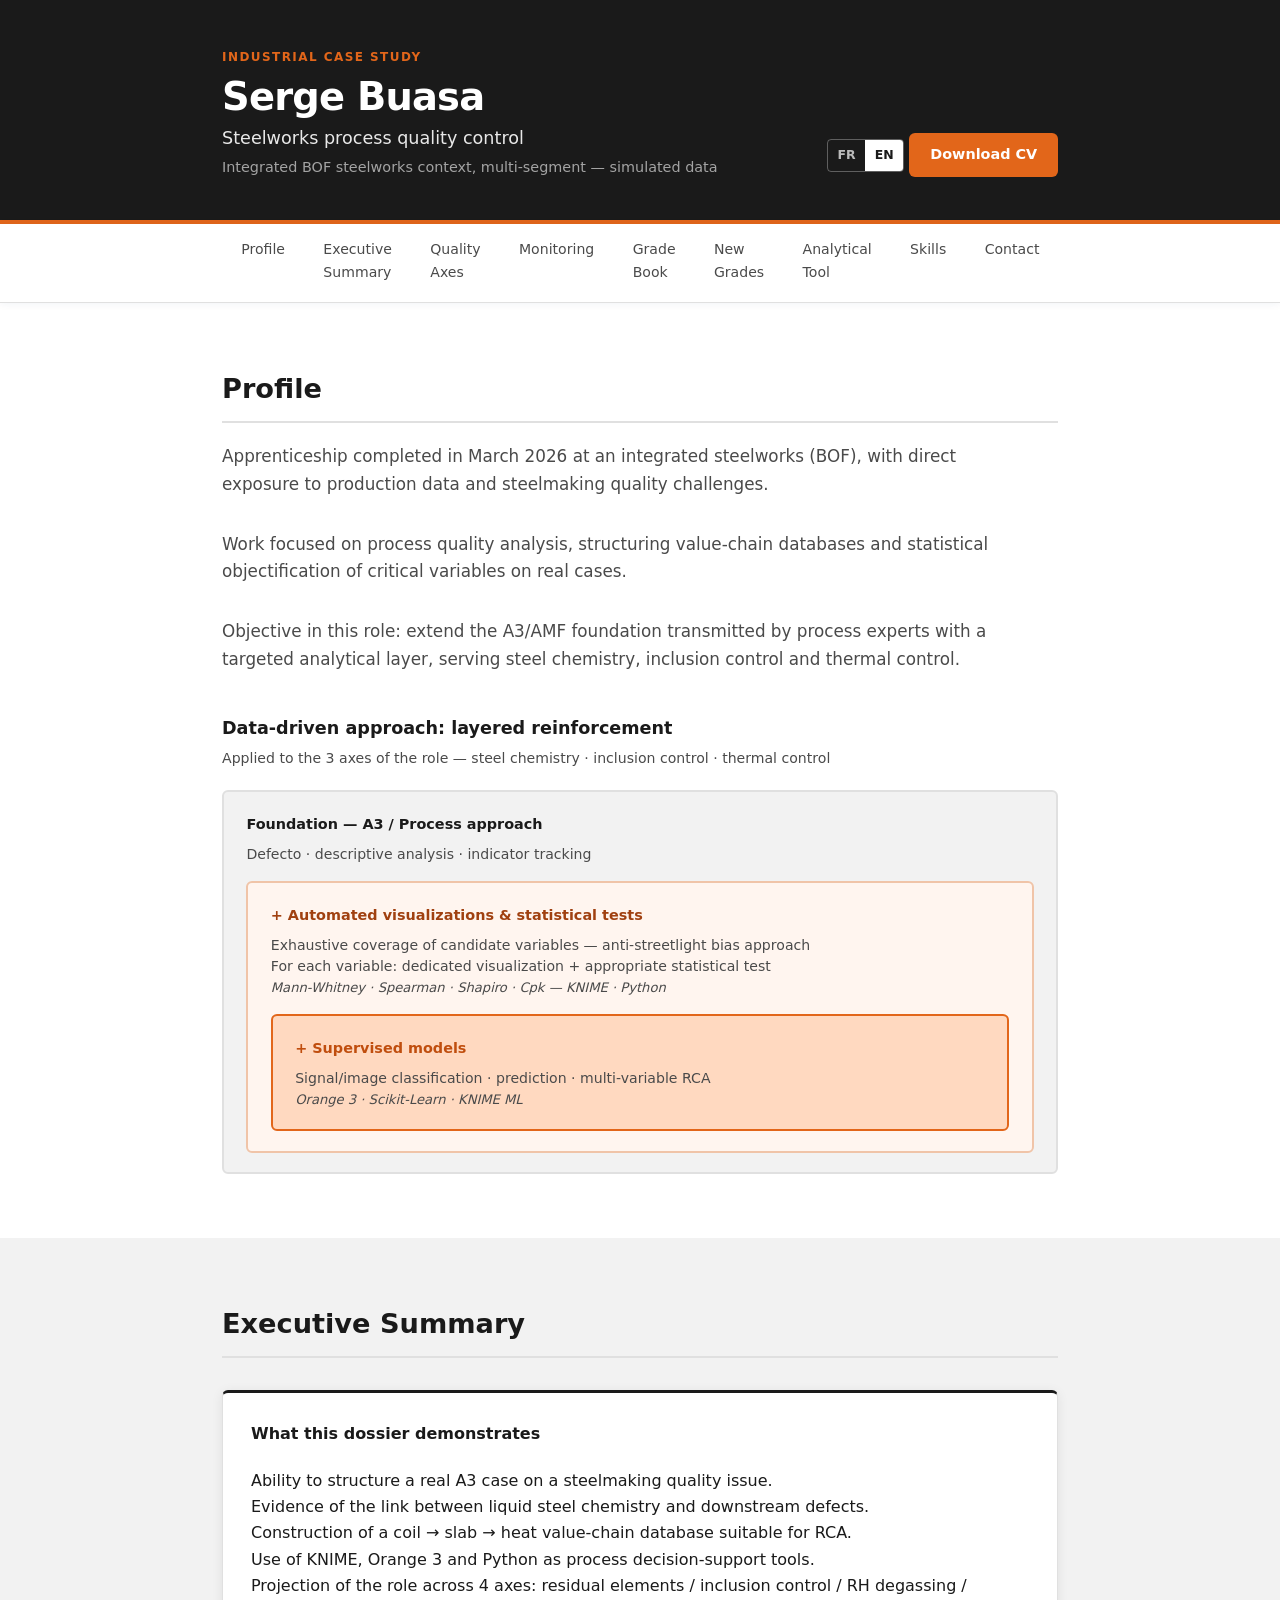
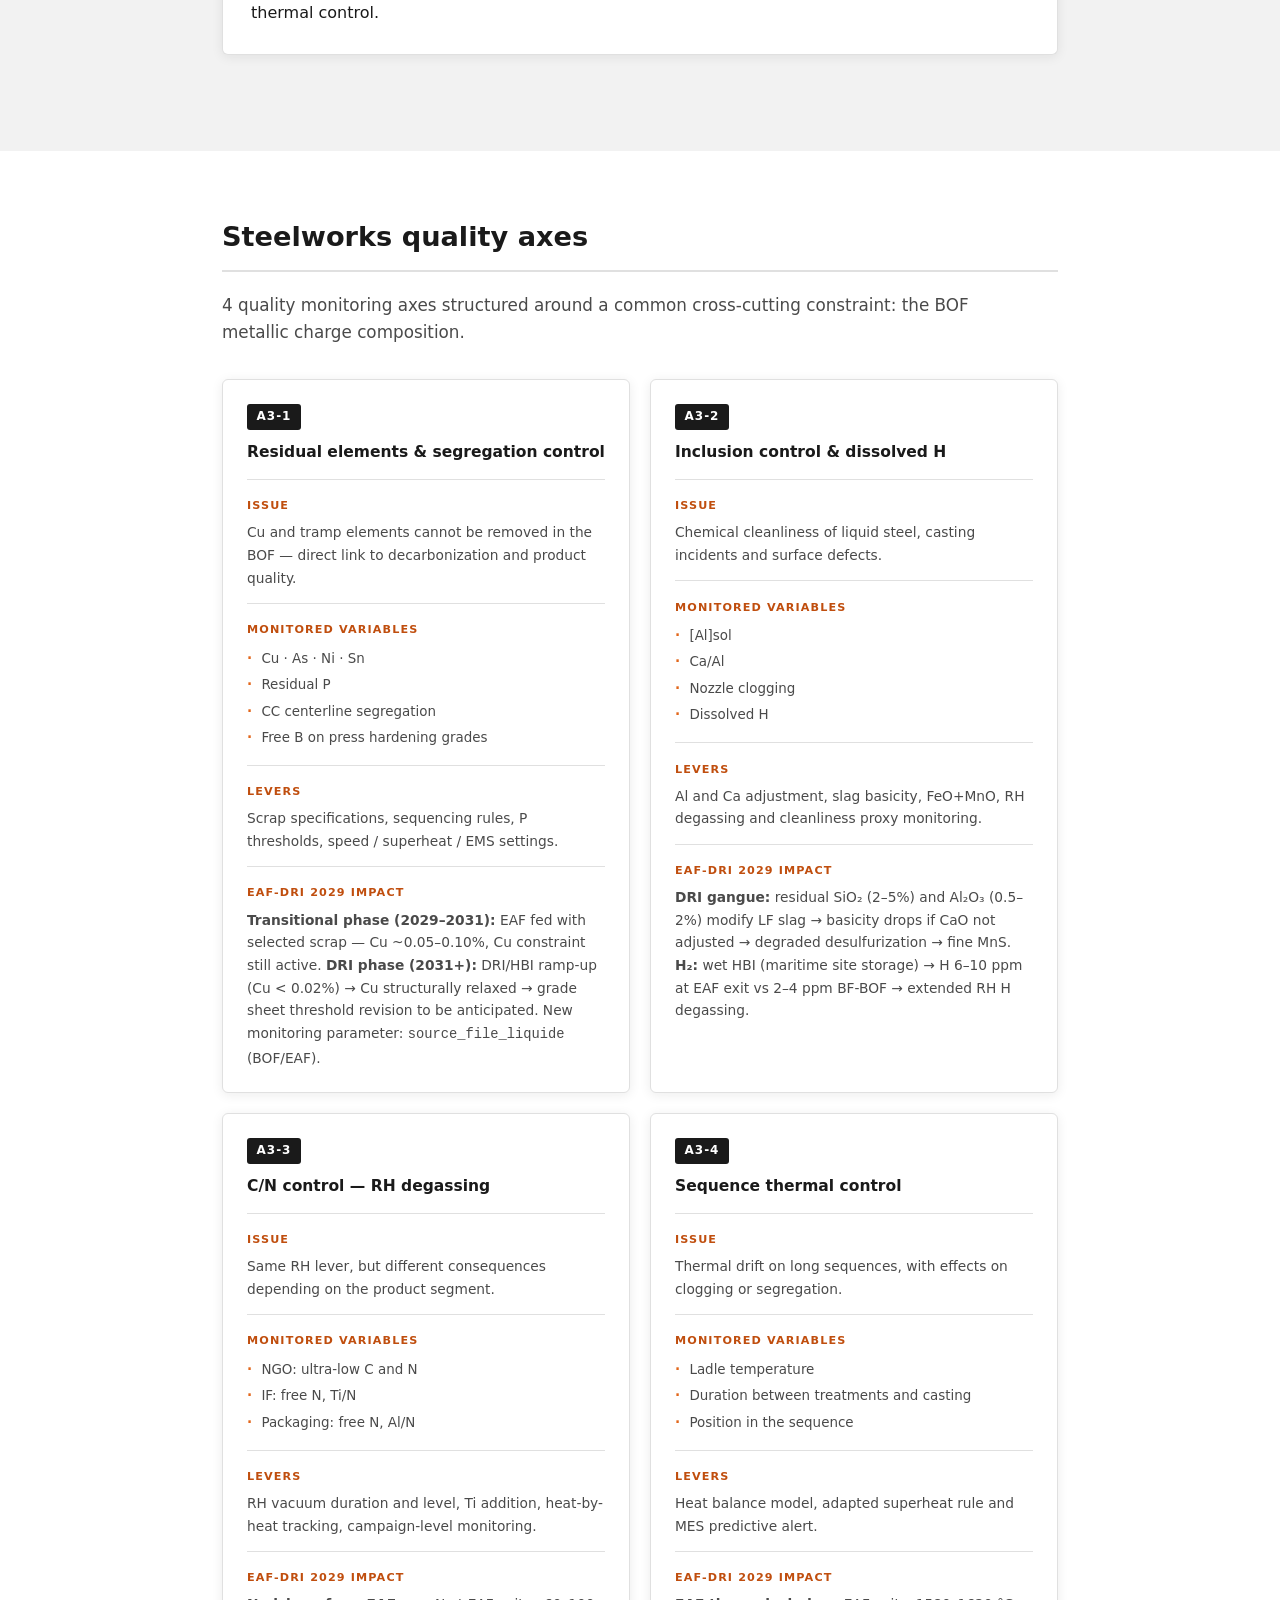
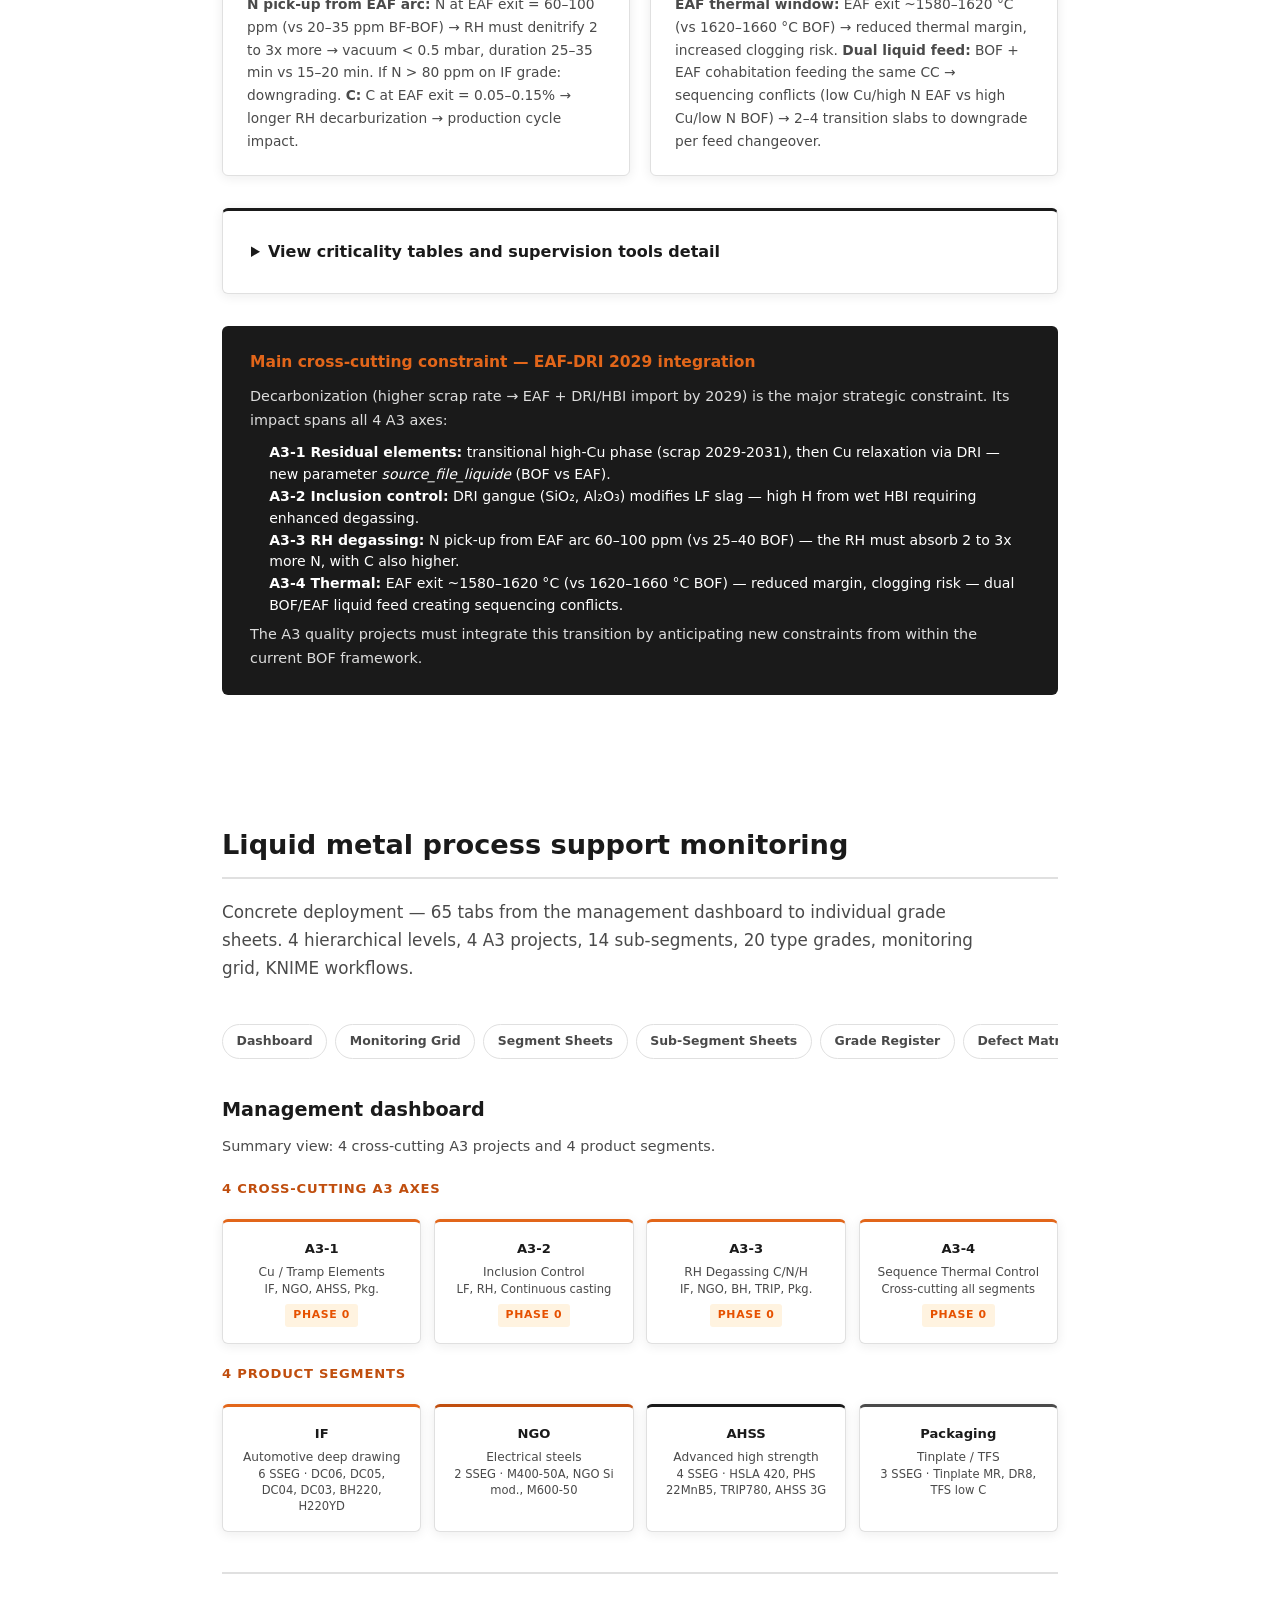
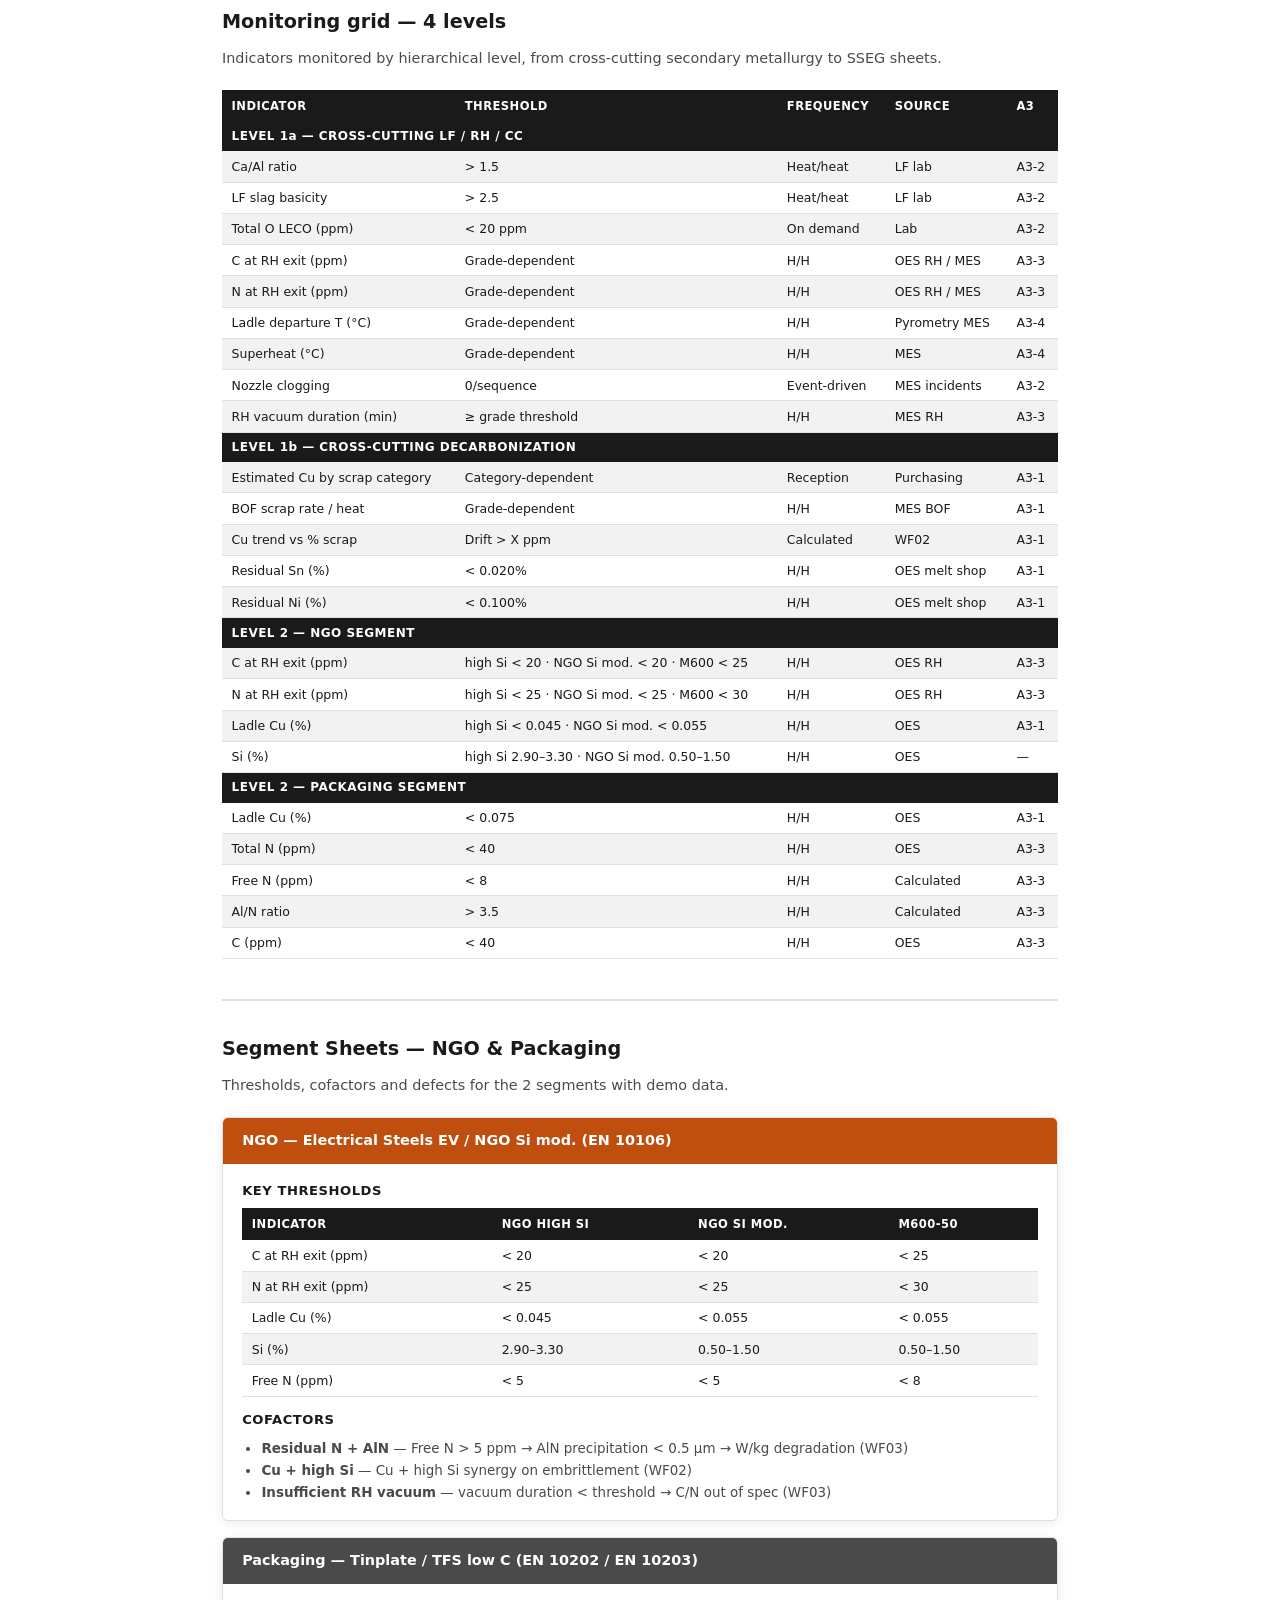
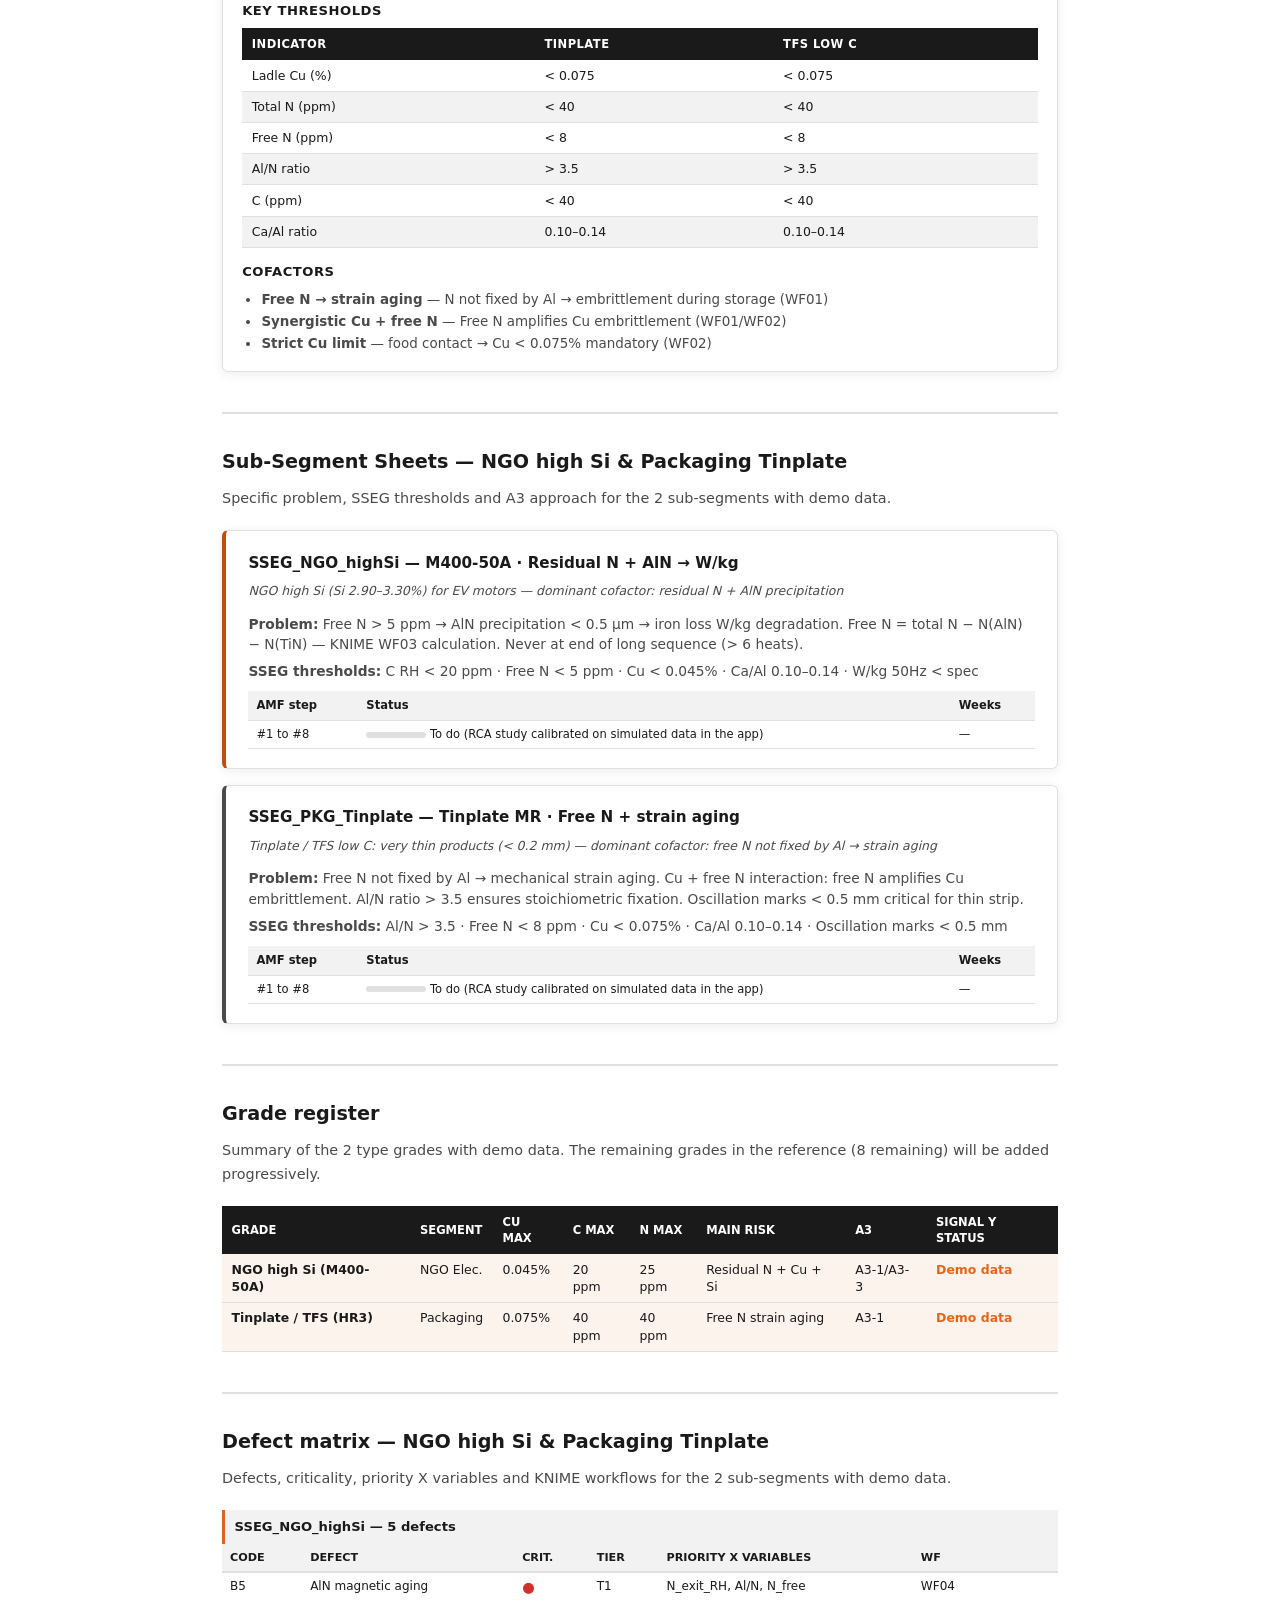
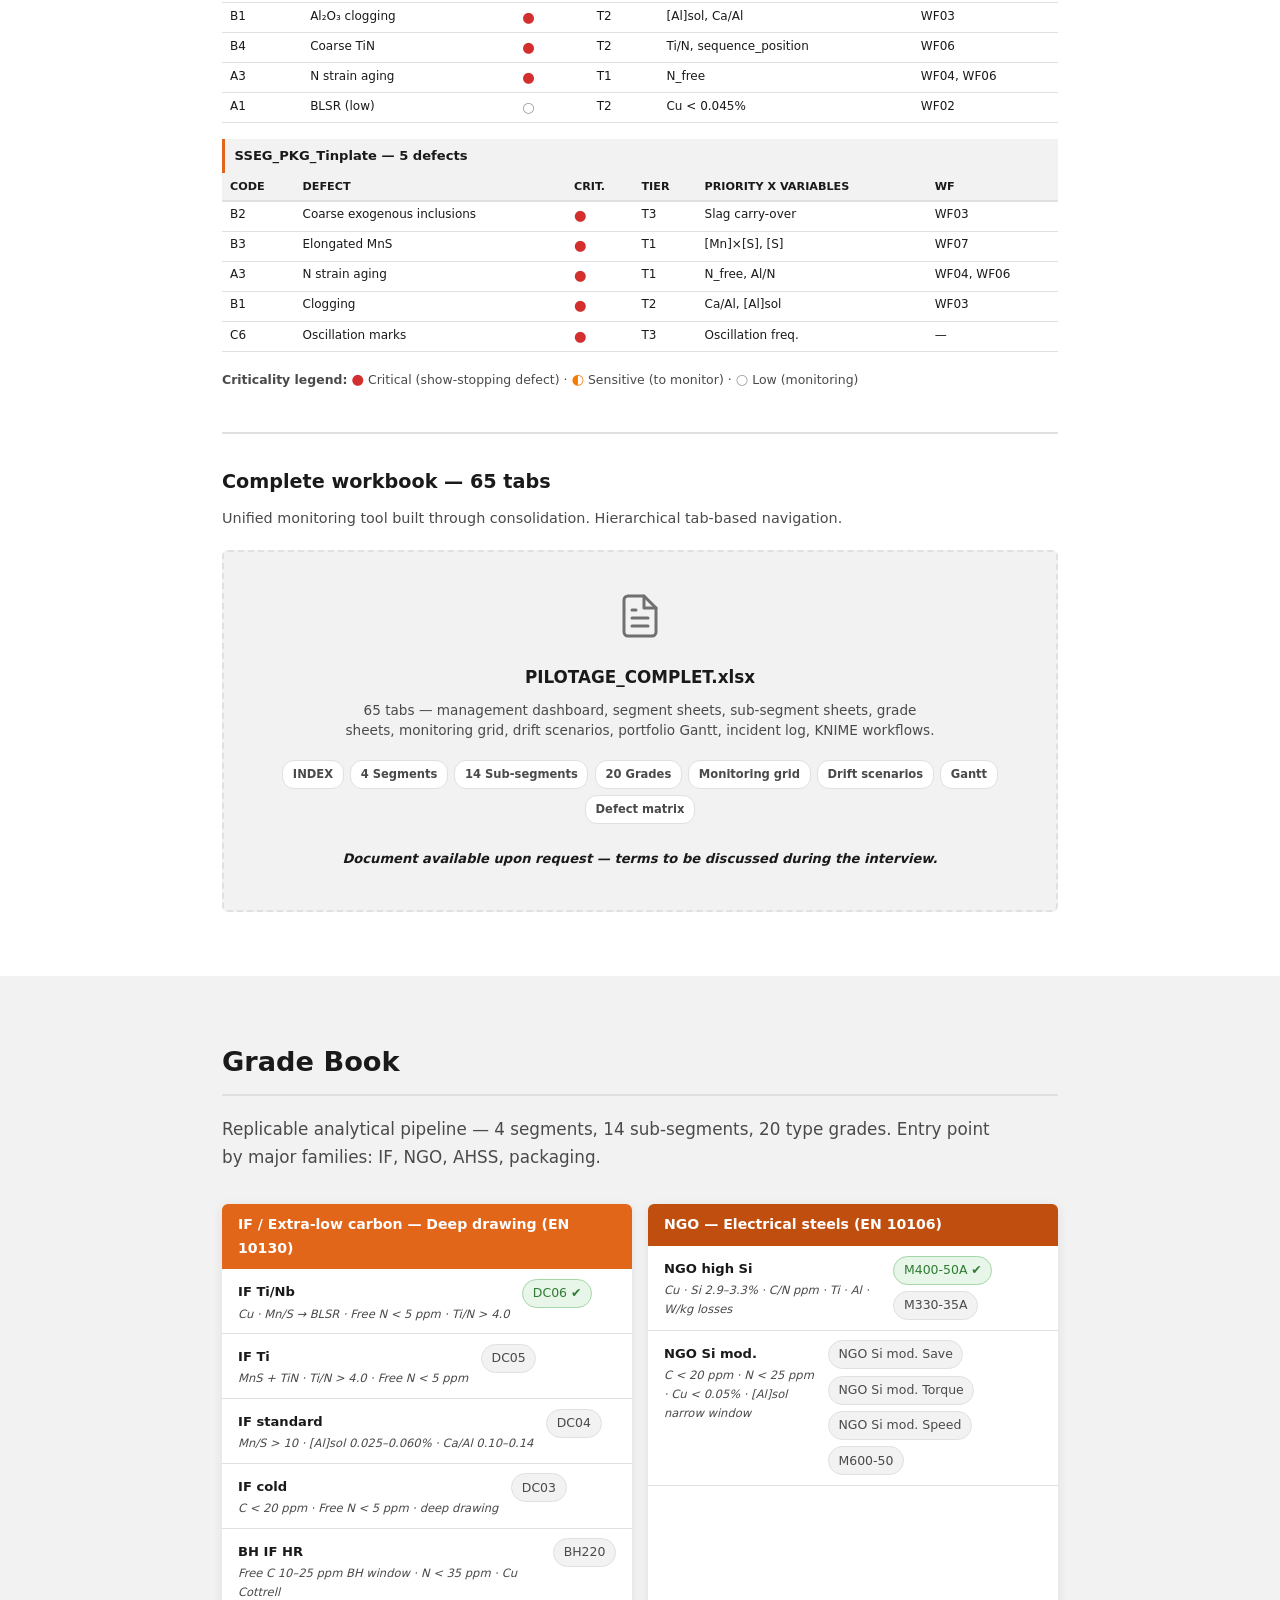
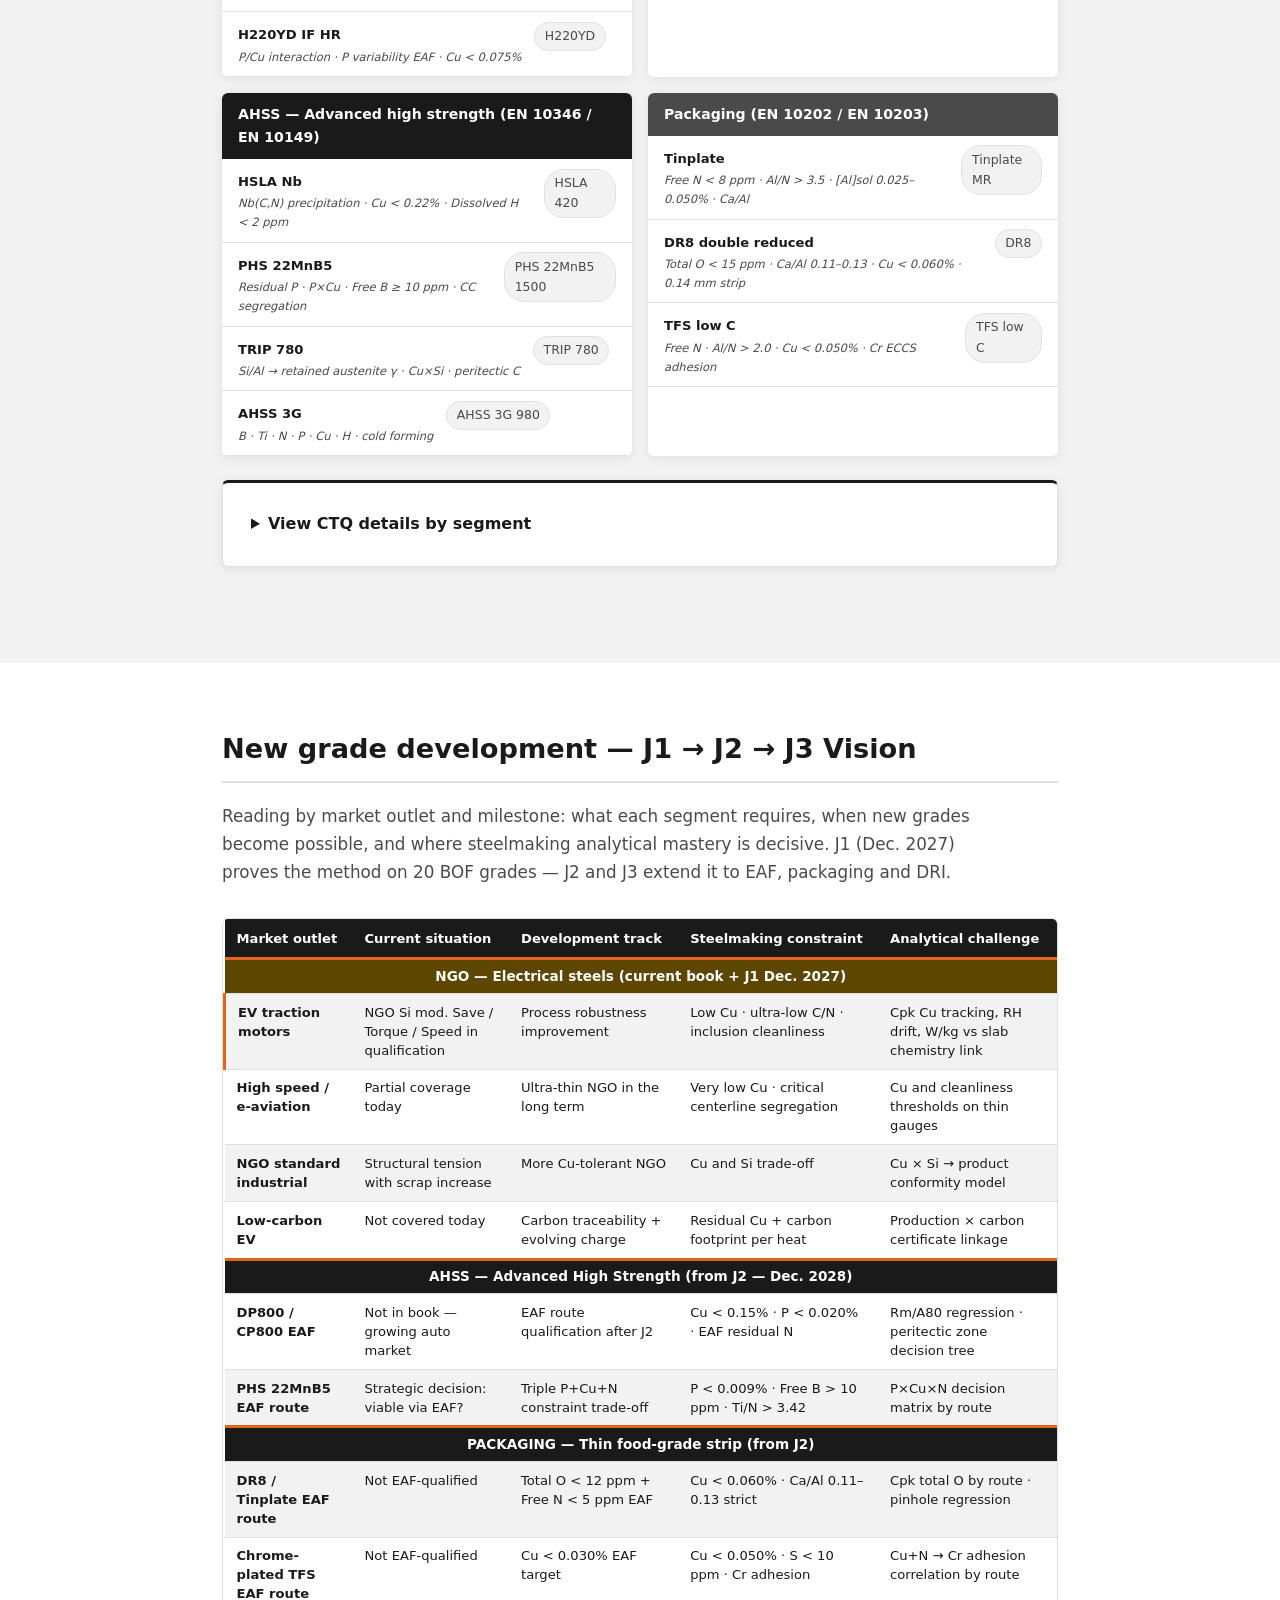
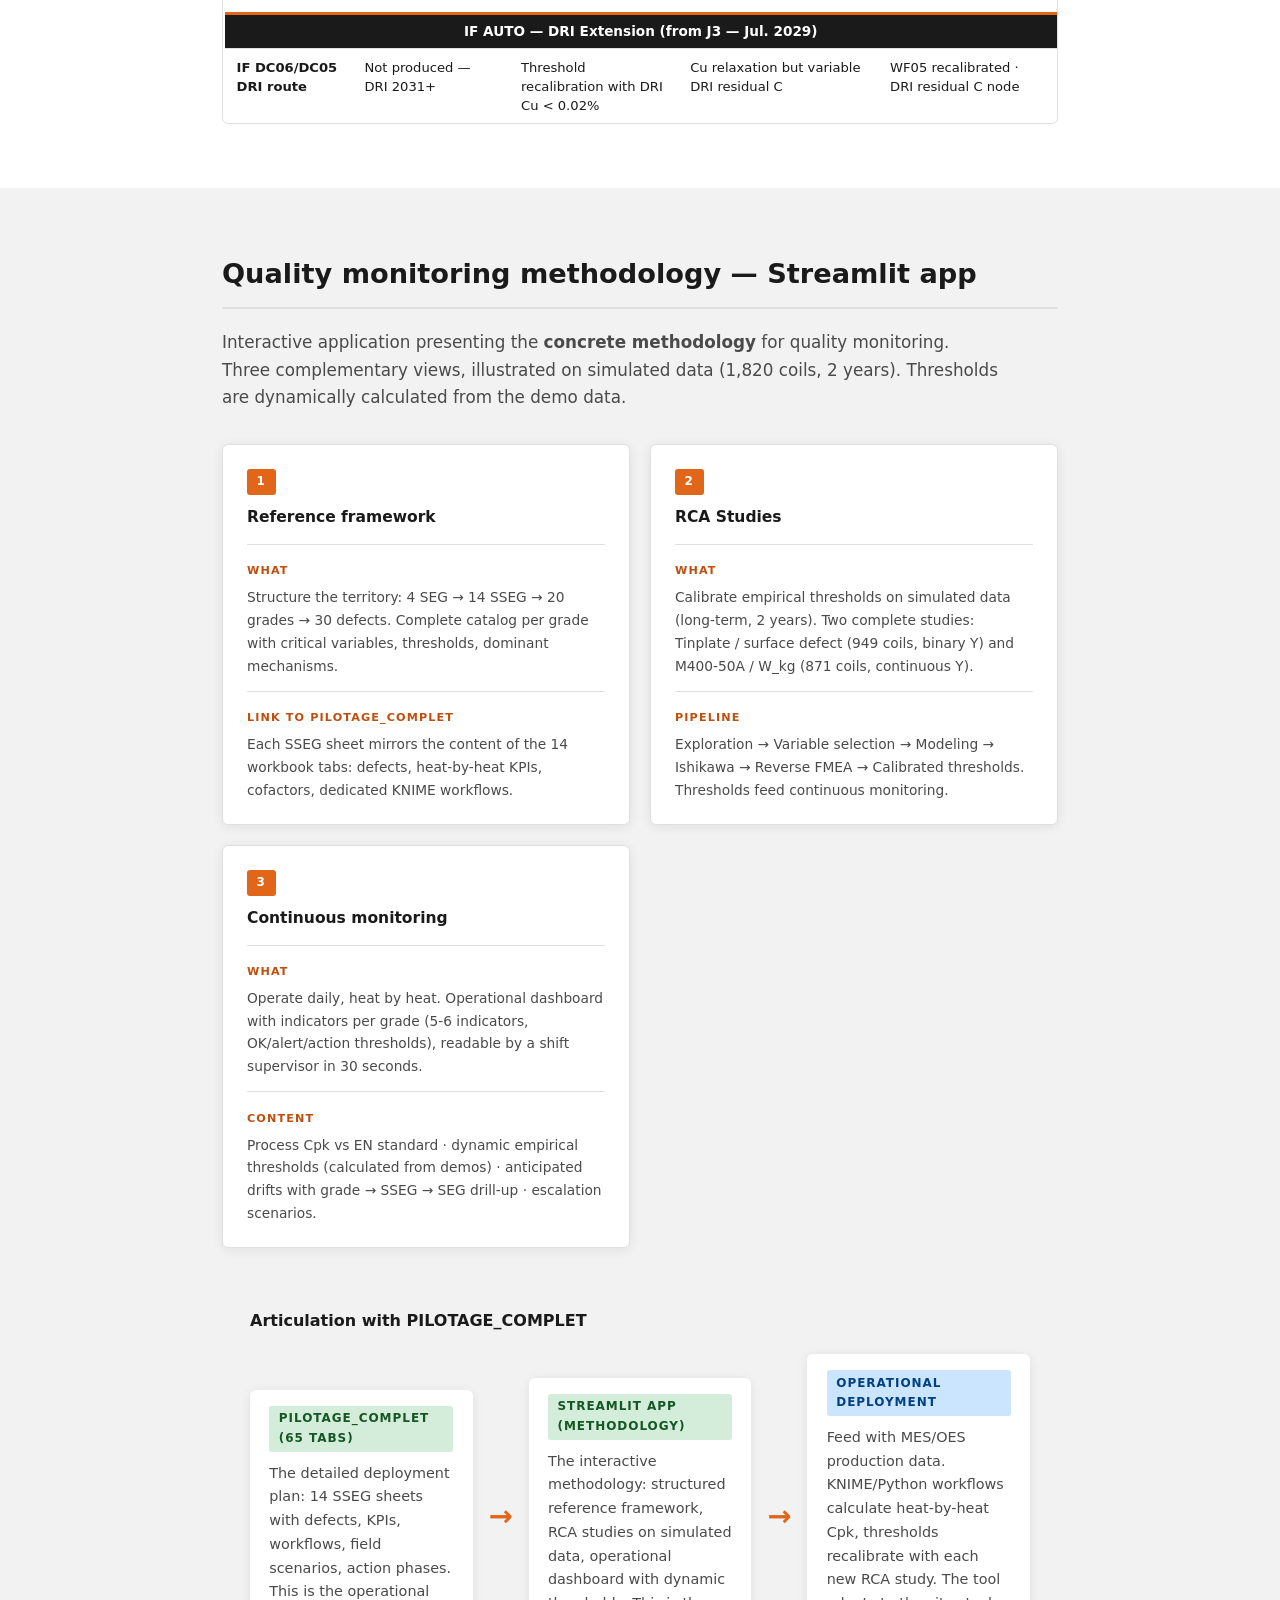
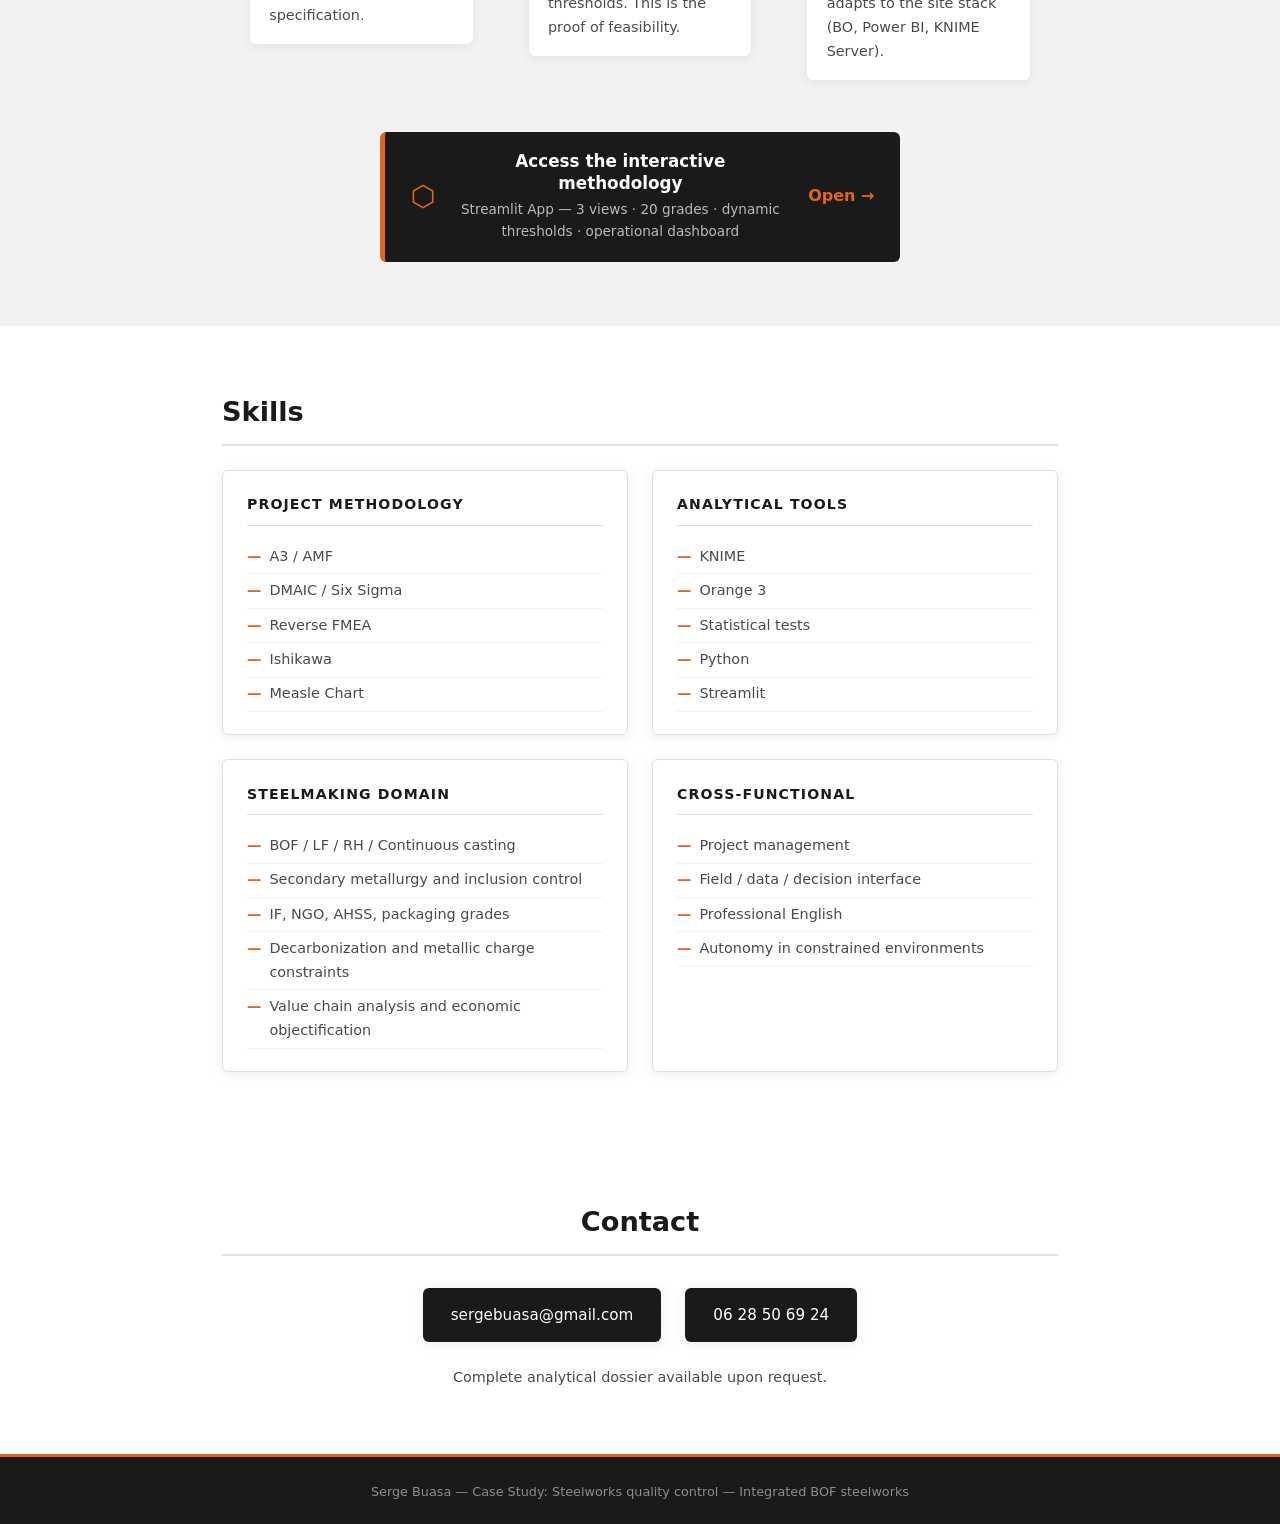
==== commit bc0beebf: "neutralisation etude RCA : DC06/BLSR -> Tinplate/defaut surface" ====
--- a/en.html
+++ b/en.html
@@ -754,7 +754,7 @@
             <h3>RCA Studies</h3>
             <div class="axe-section">
               <span class="axe-label">What</span>
-              <p>Calibrate empirical thresholds on simulated data (long-term, 2 years). Two complete studies: DC06 / BLSR (949 coils, binary Y) and M400-50A / W_kg (871 coils, continuous Y).</p>
+              <p>Calibrate empirical thresholds on simulated data (long-term, 2 years). Two complete studies: Tinplate / surface defect (949 coils, binary Y) and M400-50A / W_kg (871 coils, continuous Y).</p>
             </div>
             <div class="axe-section">
               <span class="axe-label">Pipeline</span>
